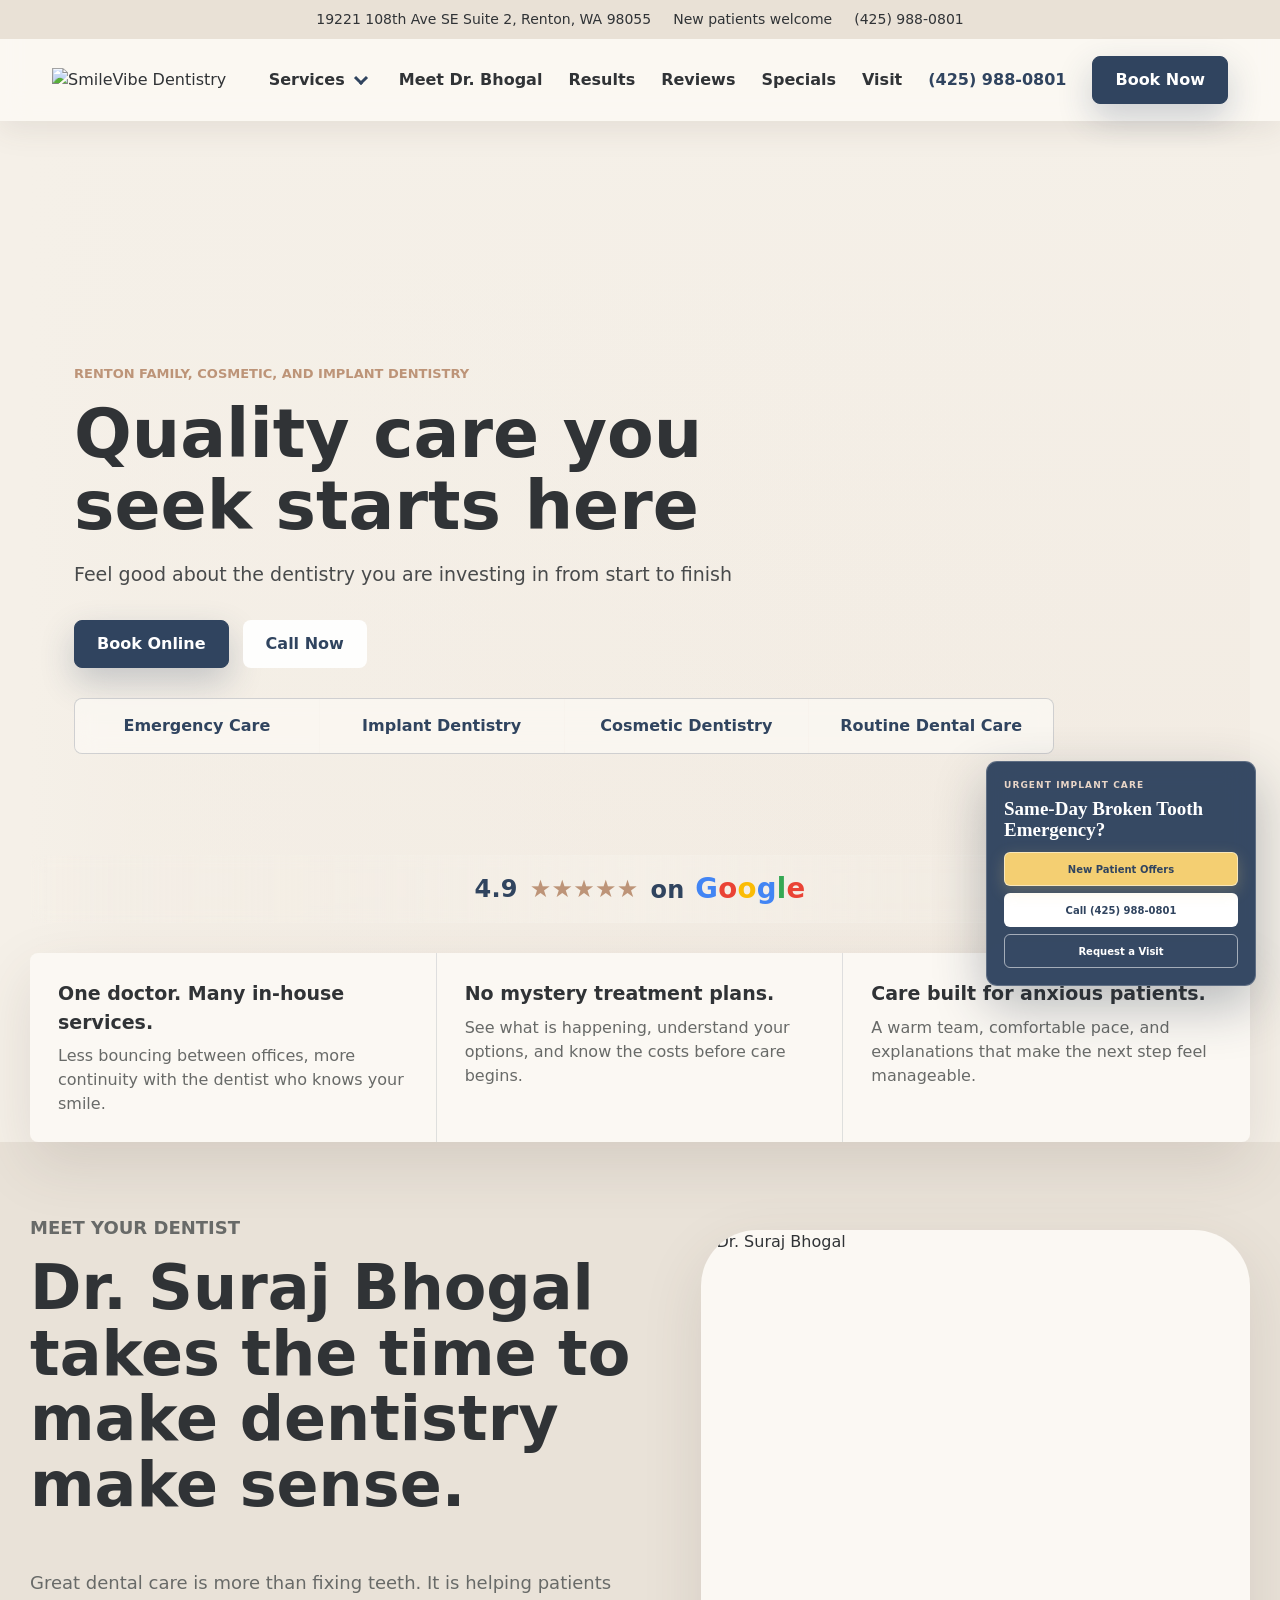
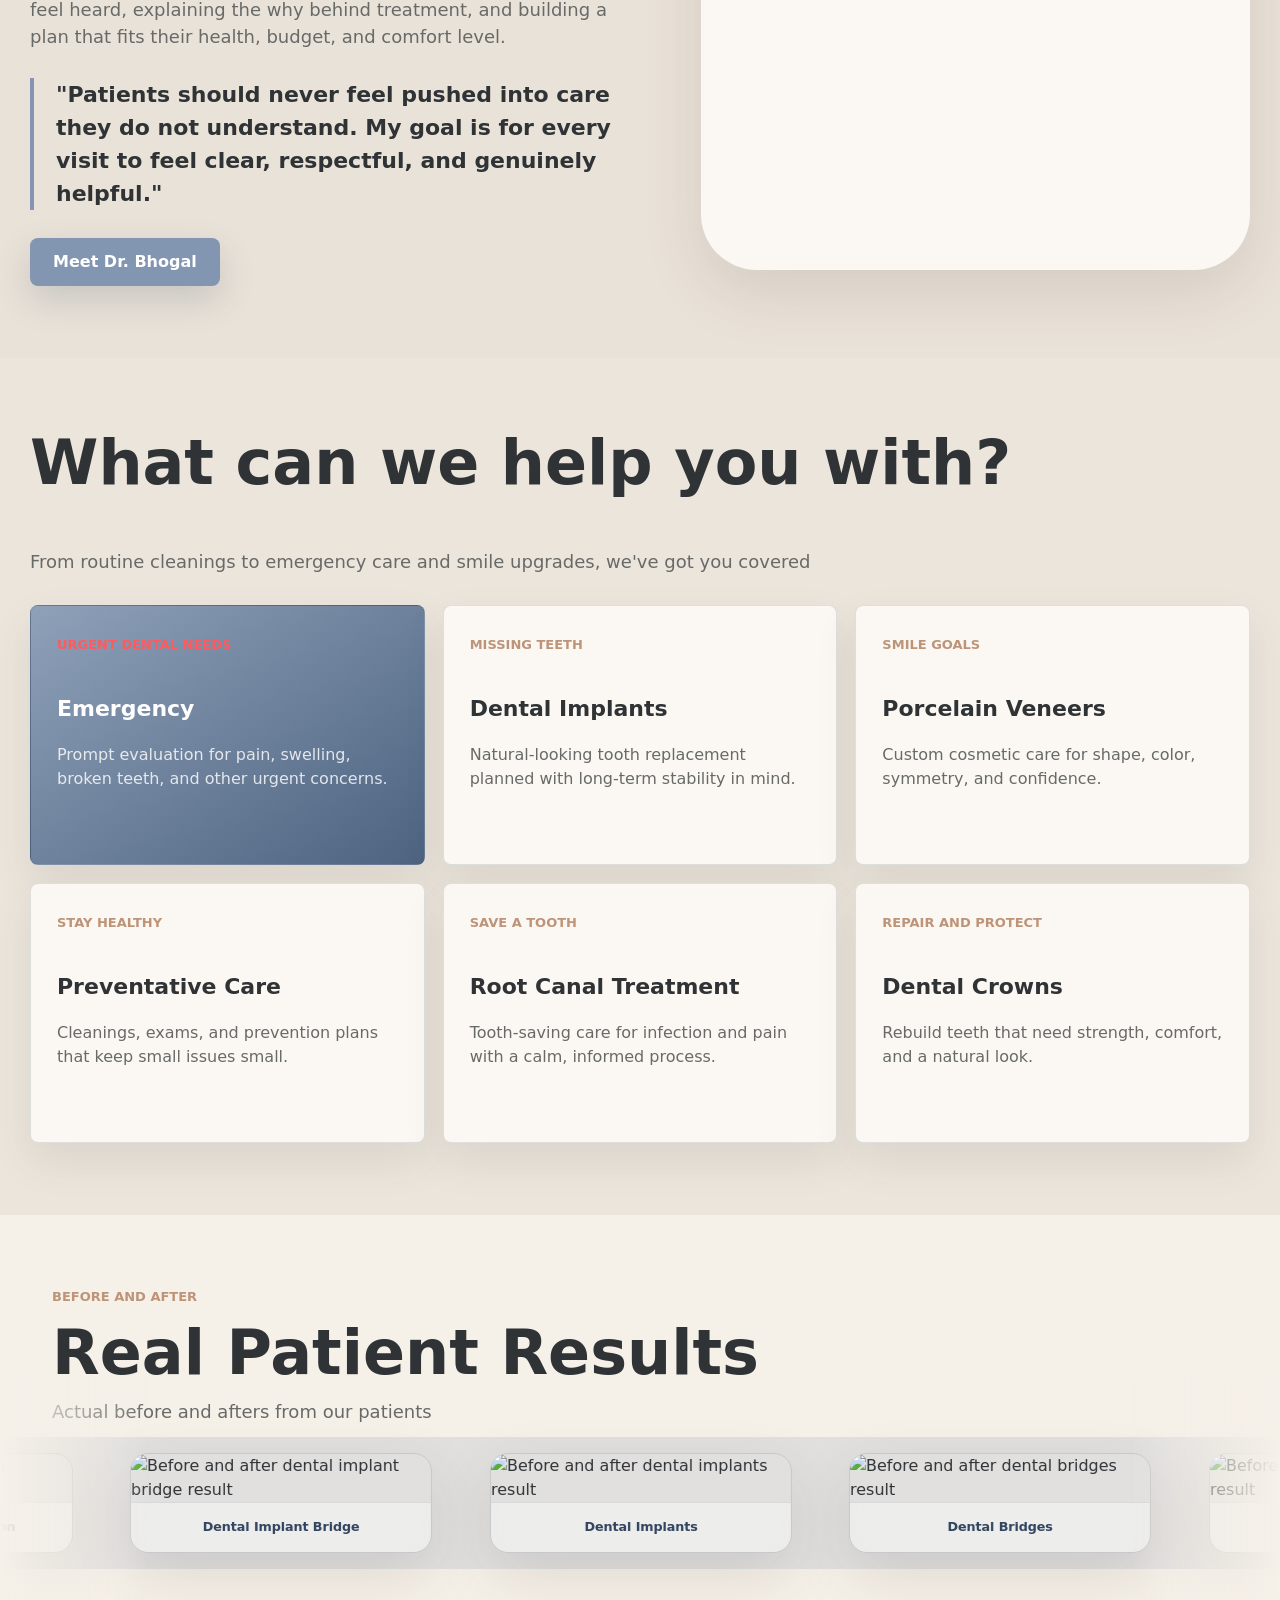
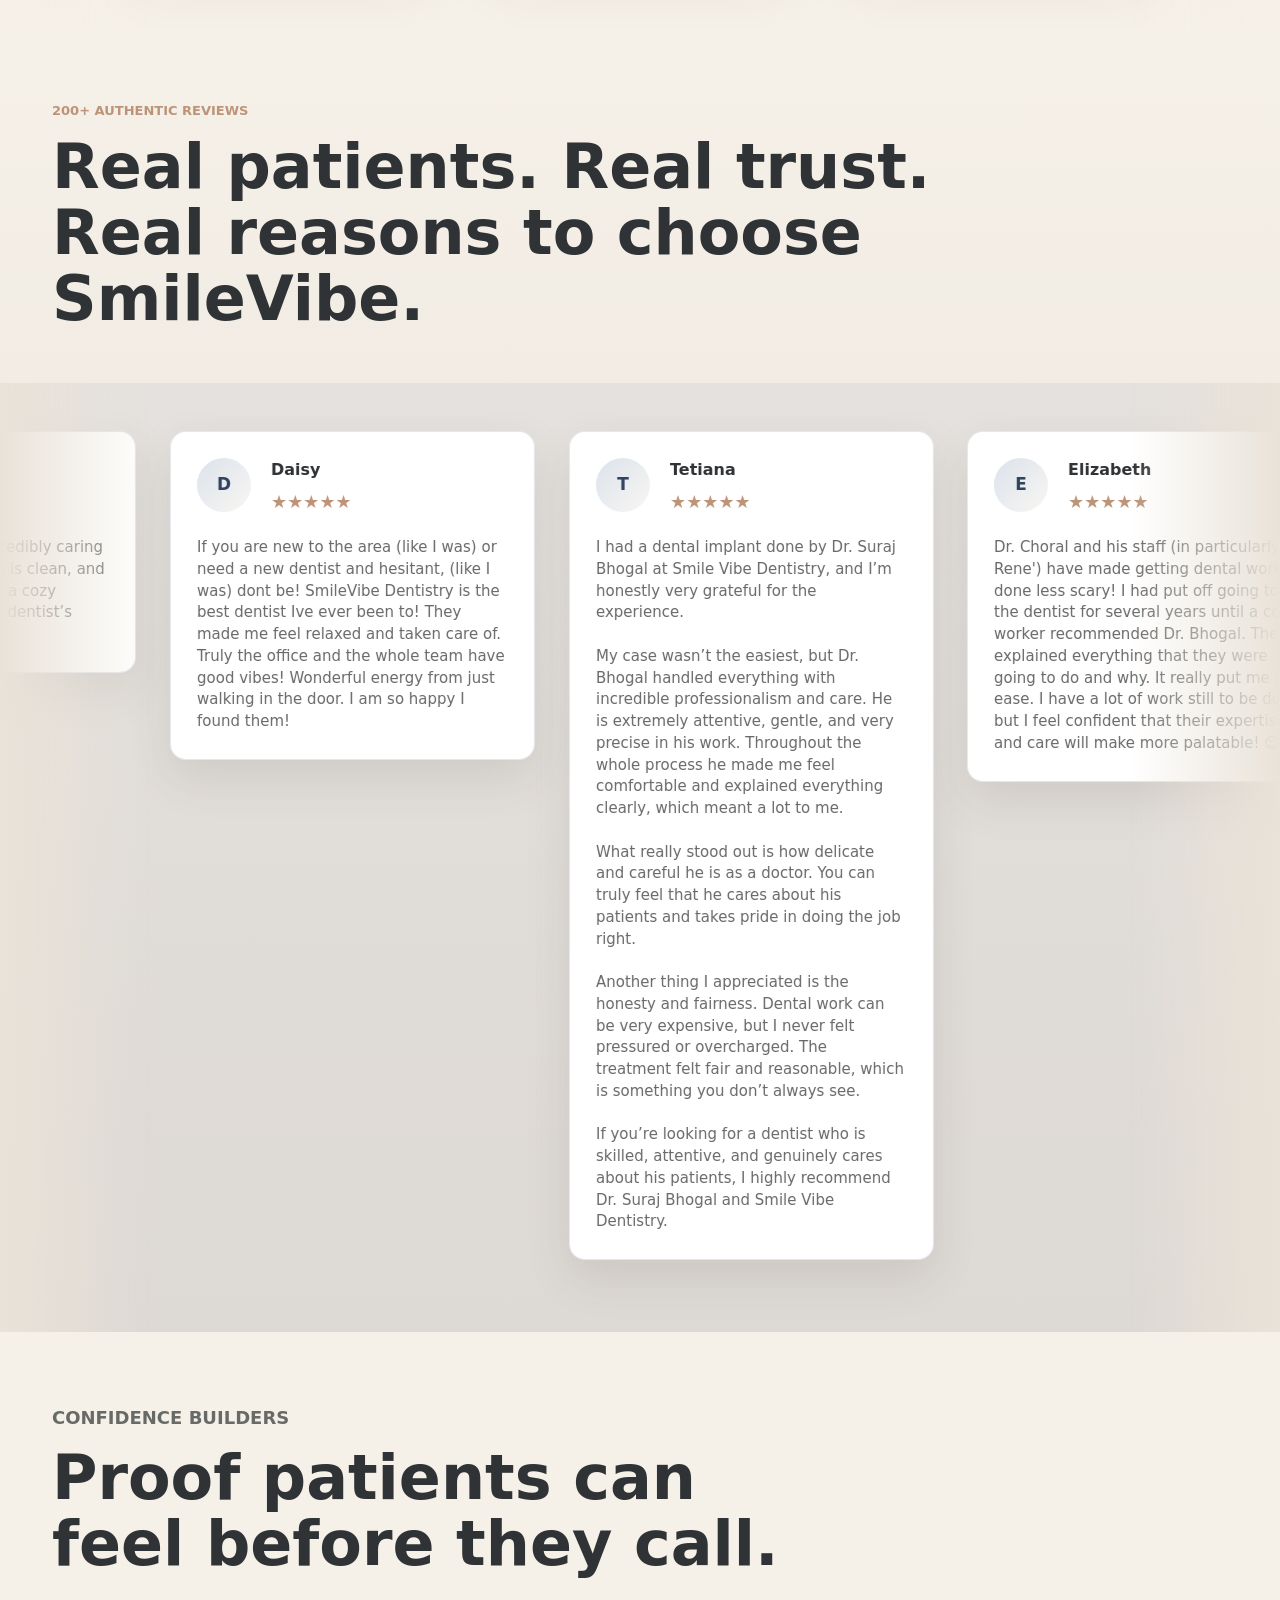
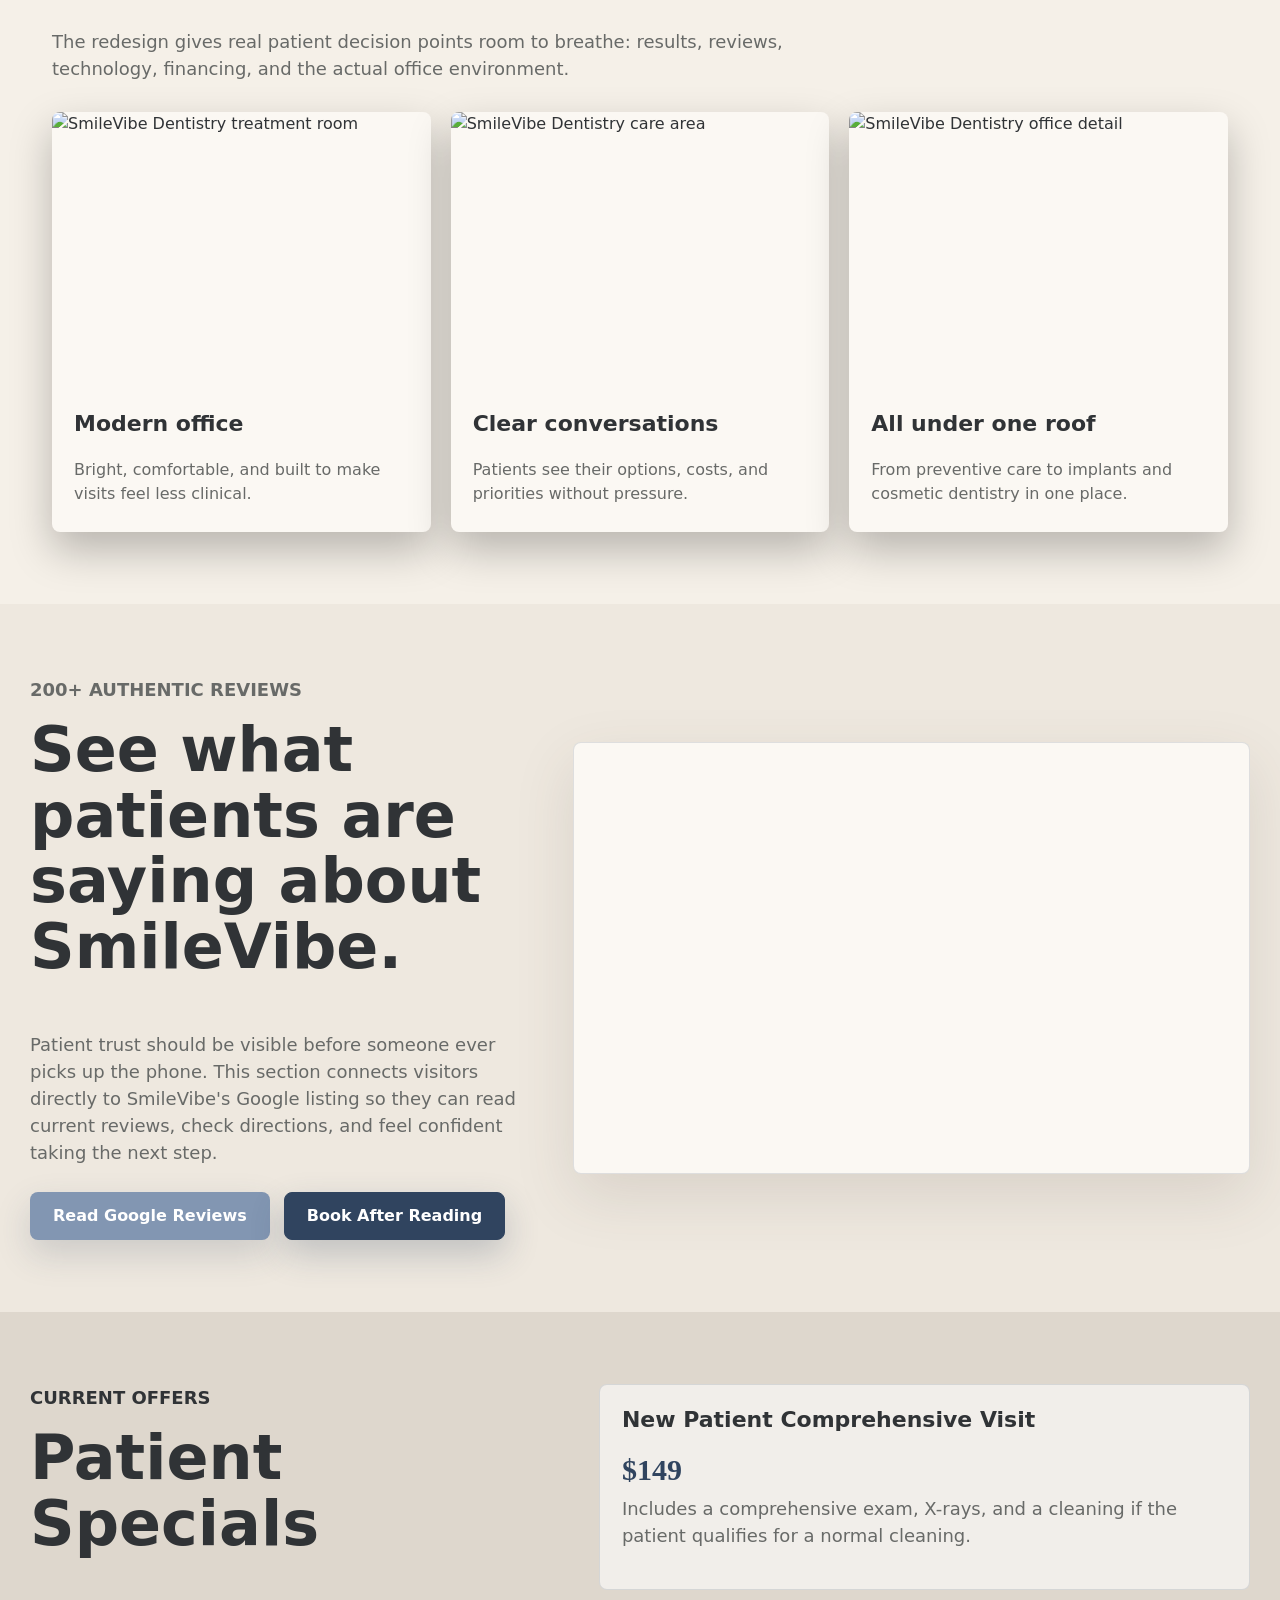
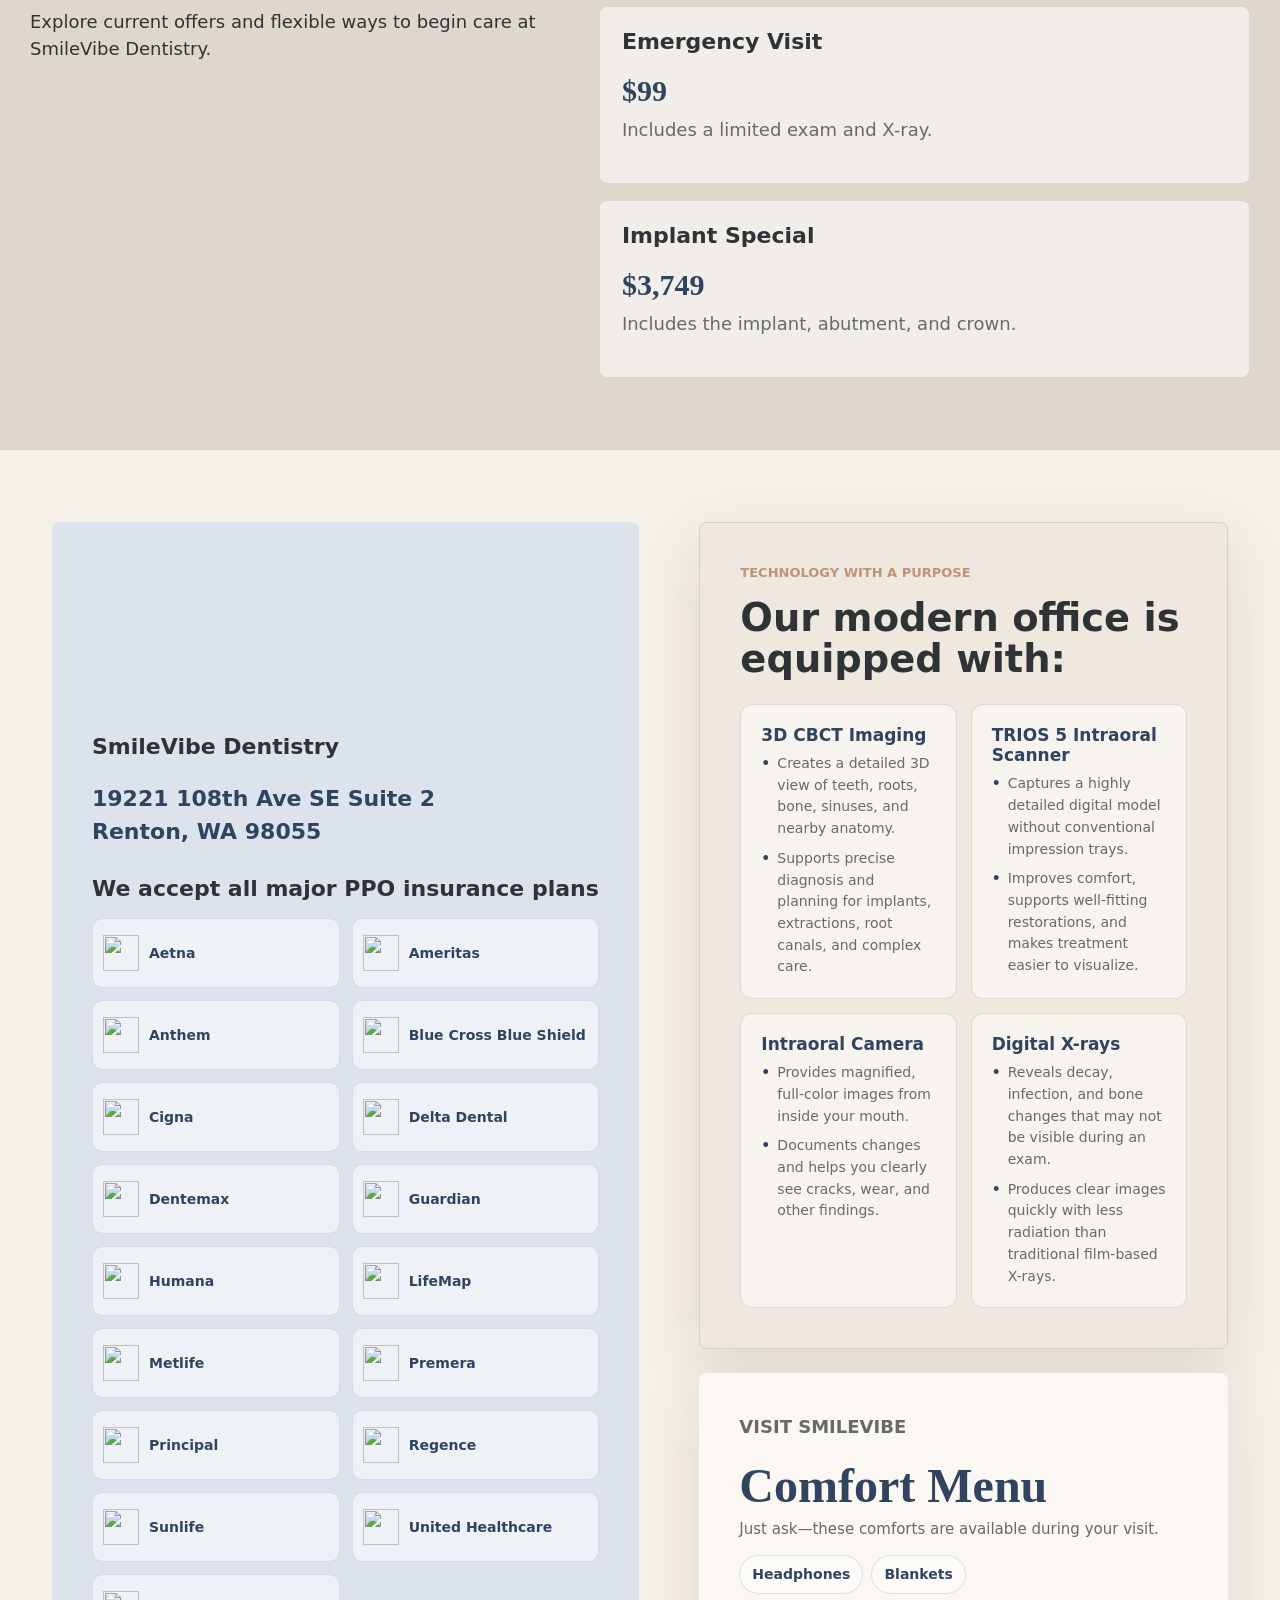
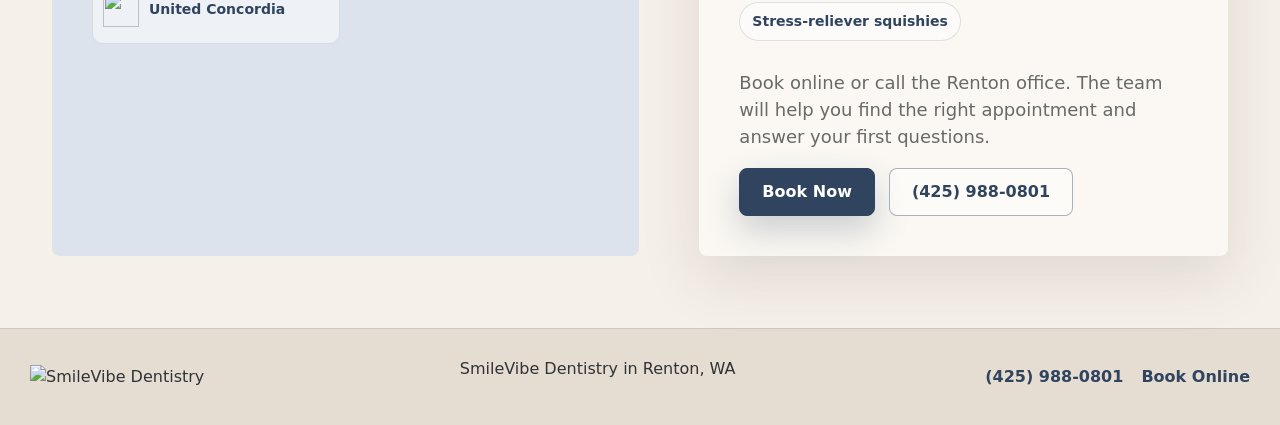
==== index.html @ c0ee5e2d "Upload SmileVibe website" ====
<!doctype html>
<html lang="en">
  <head>
    <meta charset="utf-8">
    <meta name="viewport" content="width=device-width, initial-scale=1">
    <title>SmileVibe Dentistry | Dentist in Renton, WA</title>
    <meta name="description" content="SmileVibe Dentistry in Renton, WA offers comfortable, transparent dental care with implants, veneers, crowns, root canals, preventive care, and flexible financing.">
    <link rel="preconnect" href="https://dentist-renton.com">
    <link rel="stylesheet" href="styles.css?v=technology-comfort-swapped-20260826">
    <script type="application/ld+json">
      {
        "@context": "https://schema.org",
        "@graph": [
          {
            "@type": "Dentist",
            "@id": "https://smilevibedentistry.com/#practice",
            "name": "SmileVibe Dentistry",
            "url": "https://smilevibedentistry.com/",
            "telephone": "+1-425-988-0801",
            "email": "info@smilevibedentistry.com",
            "address": {
              "@type": "PostalAddress",
              "streetAddress": "19221 108th Ave SE, Suite 2",
              "addressLocality": "Renton",
              "addressRegion": "WA",
              "postalCode": "98055",
              "addressCountry": "US"
            },
            "areaServed": ["Renton", "Kent", "Tukwila", "Newcastle", "Maple Valley", "Covington"],
            "medicalSpecialty": "Dentistry"
          },
          {
            "@type": "ItemList",
            "name": "SmileVibe Dentistry Services",
            "itemListElement": [
              {"@type":"ListItem","position":1,"url":"https://smilevibedentistry.com/services/dental-implants/","name":"Dental Implants"},
              {"@type":"ListItem","position":2,"url":"https://smilevibedentistry.com/services/full-arch-therapy/","name":"Full Arch Therapy"},
              {"@type":"ListItem","position":3,"url":"https://smilevibedentistry.com/services/tooth-extraction/","name":"Tooth Extraction"},
              {"@type":"ListItem","position":4,"url":"https://smilevibedentistry.com/services/bone-grafting/","name":"Bone Grafting"},
              {"@type":"ListItem","position":5,"url":"https://smilevibedentistry.com/services/root-canal-treatment/","name":"Root Canal Treatment"},
              {"@type":"ListItem","position":6,"url":"https://smilevibedentistry.com/services/composite-fillings-bonding/","name":"Composite Fillings and Bonding"},
              {"@type":"ListItem","position":7,"url":"https://smilevibedentistry.com/services/emergency-treatment/","name":"Emergency Treatment"},
              {"@type":"ListItem","position":8,"url":"https://smilevibedentistry.com/services/porcelain-veneers/","name":"Porcelain Veneers"},
              {"@type":"ListItem","position":9,"url":"https://smilevibedentistry.com/services/dental-crowns/","name":"Dental Crowns"},
              {"@type":"ListItem","position":10,"url":"https://smilevibedentistry.com/services/preventative-treatment/","name":"Preventative Treatment"},
              {"@type":"ListItem","position":11,"url":"https://smilevibedentistry.com/services/deep-cleaning-gum-disease/","name":"Deep Cleaning and Gum Disease Treatment"},
              {"@type":"ListItem","position":12,"url":"https://smilevibedentistry.com/services/teeth-whitening/","name":"Teeth Whitening"}
            ]
          }
        ]
      }
    </script>
  </head>
  <body>
    <header class="site-header">
      <div class="utility">
        <a href="https://maps.app.goo.gl/LuY7jqMr9qu8vem67">19221 108th Ave SE Suite 2, Renton, WA 98055</a>
        <span>New patients welcome</span>
        <a href="tel:+14259880801">(425) 988-0801</a>
      </div>
      <nav class="nav" aria-label="Main navigation">
        <a class="logo" href="#top" aria-label="SmileVibe Dentistry home">
          <img src="assets/brand/smilevibe-logo.svg" alt="SmileVibe Dentistry">
        </a>
        <button class="menu-button" type="button" aria-expanded="false" aria-controls="nav-links">
          <span></span>
          <span></span>
          <span></span>
        </button>
        <div class="nav-links" id="nav-links">
          <div class="nav-services">
            <div class="nav-services-trigger">
              <a href="#services">Services</a>
              <button class="services-toggle" type="button" aria-expanded="false" aria-controls="services-menu" aria-label="Show dental services">
                <span aria-hidden="true">⌄</span>
              </button>
            </div>
            <div class="services-menu" id="services-menu">
              <div class="services-menu-heading">
                <p class="eyebrow">Care in Renton, WA</p>
                <strong>Find the treatment that fits your needs.</strong>
                <span>Explore clear, patient-friendly guides to each service.</span>
              </div>
              <div class="services-menu-grid">
                <a class="featured-service" href="services/dental-implants/?layout=compact-20260826">Dental Implants <span>Missing tooth replacement</span></a>
                <a class="featured-service" href="services/root-canal-treatment/?layout=compact-20260826">Root Canal Treatment <span>Relieve pain, preserve a tooth</span></a>
                <a class="featured-service" href="services/dental-crowns/?layout=compact-20260826">Dental Crowns <span>Protect weakened teeth</span></a>
                <a class="featured-service" href="services/emergency-treatment/?layout=compact-20260826">Emergency Treatment <span>Help for urgent dental problems</span></a>
                <a href="services/full-arch-therapy/?layout=compact-20260826">Full Arch Therapy <span>Rebuild a complete smile</span></a>
                <a href="services/tooth-extraction/?layout=compact-20260826">Tooth Extraction <span>Remove a tooth that cannot be saved</span></a>
                <a href="services/composite-fillings-bonding/?layout=compact-20260826">Composite Fillings/Bonding <span>Conservative tooth repair</span></a>
                <a href="services/bone-grafting/?layout=compact-20260826">Bone Grafting <span>Restore jawbone support</span></a>
                <a href="services/preventative-treatment/?layout=compact-20260826">Preventative Treatment <span>Keep small issues small</span></a>
                <a href="services/porcelain-veneers/?layout=compact-20260826">Porcelain Veneers <span>Refine shape, color, and symmetry</span></a>
                <a href="services/teeth-whitening/?layout=compact-20260826">Teeth Whitening <span>Professionally brighten your smile</span></a>
                <a href="services/deep-cleaning-gum-disease/?layout=compact-20260826">Deep Cleaning/Gum Disease <span>Support healthier gums</span></a>
              </div>
            </div>
          </div>
          <a href="about/">Meet Dr. Bhogal</a>
          <a href="#results">Results</a>
          <a href="#reviews">Reviews</a>
          <a href="#specials">Specials</a>
          <a href="#visit">Visit</a>
          <a class="phone" href="tel:+14259880801">(425) 988-0801</a>
          <a class="button button-outline" href="https://book2.getweave.com/fd40893f-7887-414e-9cbc-70cbc3812518/request-appointment">Book Now</a>
        </div>
      </nav>
    </header>

    <main id="top">
      <section class="hero">
        <div class="hero-media" aria-hidden="true">
          <video
            class="hero-video"
            autoplay
            muted
            loop
            playsinline
            preload="metadata"
            poster="https://dentist-renton.com/wp-content/uploads/2025/07/dentist-in-renton.webp">
            <source src="assets/video/smilevibe-hero.mp4" type="video/mp4">
          </video>
        </div>
        <div class="hero-overlay"></div>
        <div class="hero-content">
          <p class="eyebrow">Renton family, cosmetic, and implant dentistry</p>
          <h1>Quality care you seek starts here</h1>
          <p class="hero-copy">Feel good about the dentistry you are investing in from start to finish</p>
          <div class="hero-actions">
            <a class="button button-primary" href="https://book2.getweave.com/fd40893f-7887-414e-9cbc-70cbc3812518/request-appointment">Book Online</a>
            <a class="button button-light" href="tel:+14259880801">Call Now</a>
          </div>
          <div class="trust-strip" aria-label="Practice highlights">
            <span>Emergency Care</span>
            <span>Implant Dentistry</span>
            <span>Cosmetic Dentistry</span>
            <span>Routine Dental Care</span>
          </div>
        </div>
        <div class="rating-banner" role="note" aria-label="4.9 Google rating">
          <span class="rating-score">4.9</span>
          <span class="rating-stars" aria-hidden="true">★★★★★</span>
          <span class="rating-source">on
            <span class="google-word" aria-hidden="true">
              <span>G</span><span>o</span><span>o</span><span>g</span><span>l</span><span>e</span>
            </span>
          </span>
        </div>
      </section>

      <section class="decision-band" aria-label="Why patients choose SmileVibe">
        <div>
          <strong>One doctor. Many in-house services.</strong>
          <span>Less bouncing between offices, more continuity with the dentist who knows your smile.</span>
        </div>
        <div>
          <strong>No mystery treatment plans.</strong>
          <span>See what is happening, understand your options, and know the costs before care begins.</span>
        </div>
        <div>
          <strong>Care built for anxious patients.</strong>
          <span>A warm team, comfortable pace, and explanations that make the next step feel manageable.</span>
        </div>
      </section>

      <section class="doctor" id="doctor">
        <div class="doctor-copy">
          <p class="eyebrow">Meet your dentist</p>
          <h2>Dr. Suraj Bhogal takes the time to make dentistry make sense.</h2>
          <p>Great dental care is more than fixing teeth. It is helping patients feel heard, explaining the why behind treatment, and building a plan that fits their health, budget, and comfort level.</p>
          <blockquote>
            "Patients should never feel pushed into care they do not understand. My goal is for every visit to feel clear, respectful, and genuinely helpful."
          </blockquote>
          <a class="button button-primary" href="about/">Meet Dr. Bhogal</a>
        </div>
        <div class="doctor-photo">
          <img src="assets/doctor/dr-suraj-bhogal.webp" alt="Dr. Suraj Bhogal">
        </div>
      </section>

      <section class="services" id="services">
        <div class="section-heading">
          <h2>What can we help you with?</h2>
          <p>From routine cleanings to emergency care and smile upgrades, we've got you covered</p>
        </div>
        <div class="service-grid">
          <a class="service-card feature" href="services/emergency-treatment/?layout=compact-20260826">
            <span class="urgent-label">Urgent dental needs</span>
            <h3>Emergency</h3>
            <p>Prompt evaluation for pain, swelling, broken teeth, and other urgent concerns.</p>
          </a>
          <a class="service-card" href="services/dental-implants/?layout=compact-20260826">
            <span>Missing teeth</span>
            <h3>Dental Implants</h3>
            <p>Natural-looking tooth replacement planned with long-term stability in mind.</p>
          </a>
          <a class="service-card" href="services/porcelain-veneers/?layout=compact-20260826">
            <span>Smile goals</span>
            <h3>Porcelain Veneers</h3>
            <p>Custom cosmetic care for shape, color, symmetry, and confidence.</p>
          </a>
          <a class="service-card" href="services/preventative-treatment/?layout=compact-20260826">
            <span>Stay healthy</span>
            <h3>Preventative Care</h3>
            <p>Cleanings, exams, and prevention plans that keep small issues small.</p>
          </a>
          <a class="service-card" href="services/root-canal-treatment/?layout=compact-20260826">
            <span>Save a tooth</span>
            <h3>Root Canal Treatment</h3>
            <p>Tooth-saving care for infection and pain with a calm, informed process.</p>
          </a>
          <a class="service-card" href="services/dental-crowns/?layout=compact-20260826">
            <span>Repair and protect</span>
            <h3>Dental Crowns</h3>
            <p>Rebuild teeth that need strength, comfort, and a natural look.</p>
          </a>
        </div>
      </section>

      <section class="real-results" id="results" aria-label="Before and after smile results">
        <div class="results-heading">
          <p class="eyebrow">Before and after</p>
          <h2>Real Patient Results</h2>
          <p class="results-subtitle">Actual before and afters from our patients</p>
        </div>
        <div class="results-marquee" aria-label="Scrolling before and after cases">
          <div class="results-track">
            <div class="results-set">
              <a class="result-slide" href="services/full-arch-therapy/?layout=compact-20260826" aria-label="Learn about full mouth reconstruction and full arch therapy">
                <img src="assets/results/result-01.jpg" alt="Before and after full mouth reconstruction result">
                <p class="result-label">Full Mouth Reconstruction</p>
              </a>
              <a class="result-slide" href="services/dental-implants/?layout=compact-20260826" aria-label="Learn about dental implant bridges">
                <img src="assets/results/result-02.jpg" alt="Before and after dental implant bridge result">
                <p class="result-label">Dental Implant Bridge</p>
              </a>
              <a class="result-slide" href="services/dental-implants/?layout=compact-20260826" aria-label="Learn about dental implants">
                <img src="assets/results/result-04.jpg" alt="Before and after dental implants result">
                <p class="result-label">Dental Implants</p>
              </a>
              <a class="result-slide" href="services/dental-crowns/?layout=compact-20260826" aria-label="Learn about dental bridges and crowns">
                <img src="assets/results/result-05.jpg" alt="Before and after dental bridges result">
                <p class="result-label">Dental Bridges</p>
              </a>
              <a class="result-slide" href="services/porcelain-veneers/?layout=compact-20260826" aria-label="Learn about porcelain veneers">
                <img src="assets/results/result-07.jpg" alt="Before and after porcelain veneers result">
                <p class="result-label">Porcelain Veneers</p>
              </a>
              <a class="result-slide" href="services/full-arch-therapy/?layout=compact-20260826" aria-label="Learn about full arch treatment">
                <img src="assets/results/result-08.jpg" alt="Before and after full arch treatment result">
                <p class="result-label">Full Arch Treatment</p>
              </a>
              <a class="result-slide" href="services/emergency-treatment/?layout=compact-20260826" aria-label="Learn about emergency tooth replacement">
                <img src="assets/results/result-09.jpg" alt="Before and after emergency tooth replacement result">
                <p class="result-label">Emergency Tooth Replacement</p>
              </a>
              <a class="result-slide" href="services/composite-fillings-bonding/?layout=compact-20260826" aria-label="Learn about composite bonding">
                <img src="assets/results/result-10.jpg" alt="Before and after composite bonding result">
                <p class="result-label">Composite Bonding</p>
              </a>
            </div>
          </div>
        </div>
      </section>

      <section class="patient-reviews" id="reviews" aria-label="Patient Google review highlights">
        <div class="review-heading">
          <p class="eyebrow">200+ Authentic Reviews</p>
          <h2>Real patients. Real trust. Real reasons to choose SmileVibe.</h2>
        </div>
        <div class="review-marquee" aria-label="Scrolling Google review highlights">
          <div class="review-track">
            <div class="review-set">
              <article class="review-card">
                <div class="review-avatar">A</div>
                <div>
                  <strong>Anita</strong>
                  <span>★★★★★</span>
                </div>
                <p>The entire team here is incredibly caring and professional. The office is clean, and they even provide you with a cozy blanket while you’re on the dentist’s bed/chair.</p>
              </article>
              <article class="review-card">
                <div class="review-avatar">D</div>
                <div>
                  <strong>Daisy</strong>
                  <span>★★★★★</span>
                </div>
                <p>If you are new to the area (like I was) or need a new dentist and hesitant, (like I was) dont be! SmileVibe Dentistry is the best dentist Ive ever been to! They made me feel relaxed and taken care of. Truly the office and the whole team have good vibes! Wonderful energy from just walking in the door. I am so happy I found them!</p>
              </article>
              <article class="review-card">
                <div class="review-avatar">T</div>
                <div>
                  <strong>Tetiana</strong>
                  <span>★★★★★</span>
                </div>
                <p>I had a dental implant done by Dr. Suraj Bhogal at Smile Vibe Dentistry, and I’m honestly very grateful for the experience.<br><br>My case wasn’t the easiest, but Dr. Bhogal handled everything with incredible professionalism and care. He is extremely attentive, gentle, and very precise in his work. Throughout the whole process he made me feel comfortable and explained everything clearly, which meant a lot to me.<br><br>What really stood out is how delicate and careful he is as a doctor. You can truly feel that he cares about his patients and takes pride in doing the job right.<br><br>Another thing I appreciated is the honesty and fairness. Dental work can be very expensive, but I never felt pressured or overcharged. The treatment felt fair and reasonable, which is something you don’t always see.<br><br>If you’re looking for a dentist who is skilled, attentive, and genuinely cares about his patients, I highly recommend Dr. Suraj Bhogal and Smile Vibe Dentistry.</p>
              </article>
              <article class="review-card">
                <div class="review-avatar">E</div>
                <div>
                  <strong>Elizabeth</strong>
                  <span>★★★★★</span>
                </div>
                <p>Dr. Choral and his staff (in particularly Rene') have made getting dental work done less scary! I had put off going to the dentist for several years until a co-worker recommended Dr. Bhogal. They explained everything that they were going to do and why. It really put me at ease. I have a lot of work still to be done, but I feel confident that their expertise and care will make more palatable! ☺️</p>
              </article>
              <article class="review-card">
                <div class="review-avatar">A</div>
                <div>
                  <strong>Aiko</strong>
                  <span>★★★★★</span>
                </div>
                <p>It's time to say that Dr. Bhogal does a great job. In the past year, I've done two implants, one gold crown, and two cleanings. I'm totally satisfied and can recommend SmileVibe Dentistry to you.<br><br>Come see us. He's a great doctor. He tries hard, smiles, and treats, and most importantly, doesn't hurt. I've been to many places, but I can only recommend this clinic.</p>
              </article>
              <article class="review-card">
                <div class="review-avatar">S</div>
                <div>
                  <strong>Shelly</strong>
                  <span>★★★★★</span>
                </div>
                <p>AMAZING!!!! I was in town from out of state and in excruciating pain. They went out of their way to fit me in. I will travel from Texas to come get my implants. Thank you!!!</p>
              </article>
              <article class="review-card">
                <div class="review-avatar">O</div>
                <div>
                  <strong>Ofelia</strong>
                  <span>★★★★★</span>
                </div>
                <p>10/10 service all around! Came in for a severe toothache that turned out to be a root canal. Rene was such a helpful and kind person when checking in, keeping me informed and offering me options. Victoria was a delight! very nice and answered any questions i had. Dr. Bhogal was incredible! he listened and provide me with a lot of information and options about next steps. they were very accommodating last minute and were able to help me out as much as they could. couldn’t recommend this place enough!!! the seahawks massage chair was a plus :)</p>
              </article>
              <article class="review-card">
                <div class="review-avatar">V</div>
                <div>
                  <strong>Vanessa</strong>
                  <span>★★★★★</span>
                </div>
                <p>I had the best experience, probably the best dental experience I've had in my 29 years of life. I had a tooth break off during my vacation here and in a panic I called over 6 dental offices near me and no one was willing to help, no one taking in emergency dentals. So once Smile Vibe opened up, I immediately called. And they were willing to take me in that same morning. Came in and the receptionist, Rene, welcomed me and was so kind. Met the dental assistant, Viktoriia and Dr.Bhogal and they took the best care of me. Vikoriia made sure I was comfortable and I really appreciated it. Dr.Bhogal took the best care of me and gave me some good options! Tooth is back in and I can enjoy the rest of my vacation! Best visit ever, wish I lived in Seattle just so that they can be my official dentist !! I appreciate them!</p>
              </article>
              <article class="review-card">
                <div class="review-avatar">D</div>
                <div>
                  <strong>Dustin</strong>
                  <span>★★★★★</span>
                </div>
                <p>So, it’s a little embarrassing, but for a long time I was uncomfortable with my smile to say the least. To the point I went years without seeing a dentist. I recently got married and that all changed (she was adamant). Before I went to smile vibe I had a few negative interactions with dentists. Most of which didn’t want to give me the time of day. Then my wife went on google review after we moved to Kent and she found these guys. Best experience with a dentist I’ve ever had. Very gentle and understanding they guided me and even helped with payment options to the point I now have veneers and in love with my smile. I’m more confident then I have been in years. Thank you so much to you and your team, Dr Bhogal. You’ve helped change my life in ways I never thought possible. You deserve all the success I’m sure will come your way in the future and for anyone reading this please give these guys a shot.</p>
              </article>
            </div>
          </div>
        </div>
      </section>

      <section class="results" id="confidence">
        <div class="section-heading">
          <p class="eyebrow">Confidence builders</p>
          <h2>Proof patients can feel before they call.</h2>
          <p>The redesign gives real patient decision points room to breathe: results, reviews, technology, financing, and the actual office environment.</p>
        </div>
        <div class="proof-grid">
          <div class="proof-card">
            <img src="https://dentist-renton.com/wp-content/uploads/2025/09/dentist-renton-wa-1.jpg" alt="SmileVibe Dentistry treatment room">
            <h3>Modern office</h3>
            <p>Bright, comfortable, and built to make visits feel less clinical.</p>
          </div>
          <div class="proof-card">
            <img src="https://dentist-renton.com/wp-content/uploads/2025/09/dentist-renton-wa-2.jpg" alt="SmileVibe Dentistry care area">
            <h3>Clear conversations</h3>
            <p>Patients see their options, costs, and priorities without pressure.</p>
          </div>
          <div class="proof-card">
            <img src="https://dentist-renton.com/wp-content/uploads/2025/09/dentist-renton-wa-3.jpg" alt="SmileVibe Dentistry office detail">
            <h3>All under one roof</h3>
            <p>From preventive care to implants and cosmetic dentistry in one place.</p>
          </div>
        </div>
      </section>

      <section class="google-reviews" id="google-listing">
        <div class="reviews-copy">
          <p class="eyebrow">200+ Authentic Reviews</p>
          <h2>See what patients are saying about SmileVibe.</h2>
          <p>Patient trust should be visible before someone ever picks up the phone. This section connects visitors directly to SmileVibe's Google listing so they can read current reviews, check directions, and feel confident taking the next step.</p>
          <div class="reviews-actions">
            <a class="button button-primary" href="https://maps.app.goo.gl/LuY7jqMr9qu8vem67">Read Google Reviews</a>
            <a class="button button-outline" href="https://book2.getweave.com/fd40893f-7887-414e-9cbc-70cbc3812518/request-appointment">Book After Reading</a>
          </div>
        </div>
        <div class="reviews-embed" aria-label="SmileVibe Dentistry Google listing">
          <iframe
            title="SmileVibe Dentistry on Google Maps"
            loading="lazy"
            referrerpolicy="no-referrer-when-downgrade"
            src="https://www.google.com/maps?q=SmileVibe%20Dentistry%2019221%20108th%20Ave%20SE%20Suite%202%20Renton%20WA%2098055&output=embed">
          </iframe>
        </div>
      </section>

      <section class="offers" id="specials">
        <div>
          <p class="eyebrow">Current offers</p>
          <h2>Patient Specials</h2>
          <p>Explore current offers and flexible ways to begin care at SmileVibe Dentistry.</p>
        </div>
        <div class="offer-list">
          <div>
            <h3>New Patient Comprehensive Visit</h3>
            <p class="offer-price">$149</p>
            <p>Includes a comprehensive exam, X-rays, and a cleaning if the patient qualifies for a normal cleaning.</p>
          </div>
          <div>
            <h3>Emergency Visit</h3>
            <p class="offer-price">$99</p>
            <p>Includes a limited exam and X-ray.</p>
          </div>
          <div>
            <h3>Implant Special</h3>
            <p class="offer-price">$3,749</p>
            <p>Includes the implant, abutment, and crown.</p>
          </div>
        </div>
      </section>

      <section class="visit" id="visit">
        <div class="visit-right-column">
          <div class="visit-card">
          <p class="eyebrow">Visit SmileVibe</p>
          <div class="comfort-menu">
            <h4>Comfort Menu</h4>
            <p>Just ask—these comforts are available during your visit.</p>
            <ul>
              <li>Headphones</li>
              <li>Blankets</li>
              <li>Stress-reliever squishies</li>
            </ul>
          </div>
          <p>Book online or call the Renton office. The team will help you find the right appointment and answer your first questions.</p>
          <div class="visit-actions">
            <a class="button button-primary" href="https://book2.getweave.com/fd40893f-7887-414e-9cbc-70cbc3812518/request-appointment">Book Now</a>
            <a class="button button-outline" href="tel:+14259880801">(425) 988-0801</a>
          </div>
          </div>
          <section class="office-technology" aria-labelledby="office-technology-title">
            <p class="eyebrow">Technology with a purpose</p>
            <h3 id="office-technology-title">Our modern office is equipped with:</h3>
            <div class="technology-grid">
              <article>
                <h4>3D CBCT Imaging</h4>
                <ul>
                  <li>Creates a detailed 3D view of teeth, roots, bone, sinuses, and nearby anatomy.</li>
                  <li>Supports precise diagnosis and planning for implants, extractions, root canals, and complex care.</li>
                </ul>
              </article>
              <article>
                <h4>TRIOS 5 Intraoral Scanner</h4>
                <ul>
                  <li>Captures a highly detailed digital model without conventional impression trays.</li>
                  <li>Improves comfort, supports well-fitting restorations, and makes treatment easier to visualize.</li>
                </ul>
              </article>
              <article>
                <h4>Intraoral Camera</h4>
                <ul>
                  <li>Provides magnified, full-color images from inside your mouth.</li>
                  <li>Documents changes and helps you clearly see cracks, wear, and other findings.</li>
                </ul>
              </article>
              <article>
                <h4>Digital X-rays</h4>
                <ul>
                  <li>Reveals decay, infection, and bone changes that may not be visible during an exam.</li>
                  <li>Produces clear images quickly with less radiation than traditional film-based X-rays.</li>
                </ul>
              </article>
            </div>
          </section>
        </div>
        <div class="visit-details">
          <h3>SmileVibe Dentistry</h3>
          <a href="https://maps.app.goo.gl/LuY7jqMr9qu8vem67">19221 108th Ave SE Suite 2<br>Renton, WA 98055</a>
          <div class="insurance-plans">
            <h4>We accept all major PPO insurance plans</h4>
            <ul>
              <li><img src="https://www.google.com/s2/favicons?domain=aetna.com&amp;sz=256" alt="" loading="lazy"><span>Aetna</span></li>
              <li><img src="https://www.google.com/s2/favicons?domain=ameritas.com&amp;sz=256" alt="" loading="lazy"><span>Ameritas</span></li>
              <li><img src="https://www.google.com/s2/favicons?domain=anthem.com&amp;sz=256" alt="" loading="lazy"><span>Anthem</span></li>
              <li><img src="https://www.google.com/s2/favicons?domain=bcbs.com&amp;sz=256" alt="" loading="lazy"><span>Blue Cross Blue Shield</span></li>
              <li><img src="https://www.google.com/s2/favicons?domain=cigna.com&amp;sz=256" alt="" loading="lazy"><span>Cigna</span></li>
              <li><img src="https://www.google.com/s2/favicons?domain=deltadental.com&amp;sz=256" alt="" loading="lazy"><span>Delta Dental</span></li>
              <li><img src="https://www.google.com/s2/favicons?domain=dentemax.com&amp;sz=256" alt="" loading="lazy"><span>Dentemax</span></li>
              <li><img src="https://www.google.com/s2/favicons?domain=guardianlife.com&amp;sz=256" alt="" loading="lazy"><span>Guardian</span></li>
              <li><img src="https://www.google.com/s2/favicons?domain=humana.com&amp;sz=256" alt="" loading="lazy"><span>Humana</span></li>
              <li><img src="https://www.google.com/s2/favicons?domain=lifemapco.com&amp;sz=256" alt="" loading="lazy"><span>LifeMap</span></li>
              <li><img src="https://www.google.com/s2/favicons?domain=metlife.com&amp;sz=256" alt="" loading="lazy"><span>Metlife</span></li>
              <li><img src="https://www.google.com/s2/favicons?domain=premera.com&amp;sz=256" alt="" loading="lazy"><span>Premera</span></li>
              <li><img src="https://www.google.com/s2/favicons?domain=principal.com&amp;sz=256" alt="" loading="lazy"><span>Principal</span></li>
              <li><img src="https://www.google.com/s2/favicons?domain=regence.com&amp;sz=256" alt="" loading="lazy"><span>Regence</span></li>
              <li><img src="https://www.google.com/s2/favicons?domain=sunlife.com&amp;sz=256" alt="" loading="lazy"><span>Sunlife</span></li>
              <li><img src="https://www.google.com/s2/favicons?domain=uhc.com&amp;sz=256" alt="" loading="lazy"><span>United Healthcare</span></li>
              <li><img src="https://www.google.com/s2/favicons?domain=unitedconcordia.com&amp;sz=256" alt="" loading="lazy"><span>United Concordia</span></li>
            </ul>
          </div>
        </div>
      </section>
    </main>

    <footer class="footer">
      <img src="assets/brand/smilevibe-logo.svg" alt="SmileVibe Dentistry">
      <p>SmileVibe Dentistry in Renton, WA</p>
      <div>
        <a href="tel:+14259880801">(425) 988-0801</a>
        <a href="https://book2.getweave.com/fd40893f-7887-414e-9cbc-70cbc3812518/request-appointment">Book Online</a>
      </div>
    </footer>

    <aside class="implant-emergency-cta" aria-labelledby="implant-emergency-title">
      <span class="implant-emergency-label">Urgent implant care</span>
      <h2 id="implant-emergency-title">Same-Day Broken Tooth Emergency?</h2>
      <div class="implant-emergency-actions">
        <a class="implant-emergency-offers" href="#specials">New Patient Offers</a>
        <a class="implant-emergency-call" href="tel:+14259880801">Call (425) 988-0801</a>
        <a class="implant-emergency-book" href="https://book2.getweave.com/fd40893f-7887-414e-9cbc-70cbc3812518/request-appointment">Request a Visit</a>
      </div>
    </aside>

    <script src="script.js?v=technology-comfort-swapped-20260826"></script>
  </body>
</html>
---- styles.css ----
:root {
  --font-primary: Inter, ui-sans-serif, system-ui, -apple-system, BlinkMacSystemFont, "Segoe UI", sans-serif;
  --ink: #303336;
  --ink-2: #686a68;
  --blue: #8296b2;
  --blue-deep: #30445f;
  --surface: #fbf8f3;
  --surface-2: #eee8df;
  --sea: #8296b2;
  --mint: #dce3ec;
  --gold: #bd9478;
  --coral: #8296b2;
  --paper: #f5f0e8;
  --white: #ffffff;
  --line: rgba(48, 68, 95, 0.14);
  --shadow: 0 22px 60px rgba(76, 65, 54, 0.13);
  --radius: 8px;
  --section-space: 72px;
}

* {
  box-sizing: border-box;
}

html {
  scroll-behavior: smooth;
}

body {
  margin: 0;
  background: var(--paper);
  color: var(--ink);
  font-family: var(--font-primary);
  line-height: 1.5;
}

button,
input,
textarea,
select {
  font-family: inherit;
}

img {
  display: block;
  max-width: 100%;
}

a {
  color: inherit;
  text-decoration: none;
}

.site-header {
  position: sticky;
  top: 0;
  z-index: 20;
  background: rgba(251, 248, 243, 0.96);
  box-shadow: 0 8px 30px rgba(76, 65, 54, 0.1);
  backdrop-filter: blur(14px);
}

.utility {
  display: flex;
  justify-content: center;
  gap: 22px;
  padding: 9px 20px;
  background: #e9e1d6;
  color: var(--ink);
  font-size: 14px;
}

.nav {
  position: relative;
  display: flex;
  align-items: center;
  justify-content: space-between;
  max-width: 1220px;
  min-height: 82px;
  margin: 0 auto;
  padding: 0 22px;
}

.logo img {
  width: 206px;
  filter: none;
}

.nav-links {
  display: flex;
  align-items: center;
  gap: 26px;
  font-weight: 700;
}

.nav-services {
  position: static;
}

.nav-services-trigger {
  display: flex;
  min-height: 82px;
  align-items: center;
  gap: 4px;
}

.services-toggle {
  display: grid;
  width: 24px;
  height: 24px;
  place-items: center;
  padding: 0;
  border: 0;
  background: transparent;
  color: var(--blue-deep);
  cursor: pointer;
}

.services-toggle span {
  display: block;
  position: relative;
  top: -2px;
  width: 10px;
  height: 10px;
  border-right: 3px solid currentColor;
  border-bottom: 3px solid currentColor;
  font-size: 0;
  line-height: 0;
  transform: rotate(45deg);
  transform-origin: center;
  transition: top 180ms ease, transform 180ms ease;
}

.services-menu {
  position: absolute;
  z-index: 30;
  top: calc(100% - 3px);
  right: 22px;
  left: 22px;
  display: grid;
  grid-template-columns: minmax(210px, 0.7fr) minmax(0, 2.3fr);
  gap: 26px;
  padding: 28px;
  border: 1px solid rgba(48, 68, 95, 0.12);
  border-radius: 0 0 18px 18px;
  background: rgba(251, 248, 243, 0.985);
  box-shadow: 0 28px 60px rgba(76, 65, 54, 0.18);
  opacity: 0;
  visibility: hidden;
  transform: none;
  transition: opacity 180ms ease, visibility 180ms ease;
}

.nav-services:hover .services-menu,
.nav-services:focus-within .services-menu,
.nav-services.is-open .services-menu {
  opacity: 1;
  visibility: visible;
}

.nav-services:hover .services-toggle span,
.nav-services:focus-within .services-toggle span,
.nav-services.is-open .services-toggle span {
  top: 2px;
  transform: rotate(225deg);
}

.services-menu-heading {
  display: block;
  align-self: stretch;
  padding: 6px 24px 6px 4px;
  border-right: 1px solid var(--line);
}

.services-menu-heading .eyebrow {
  margin: 0 0 10px;
}

.services-menu-heading strong,
.services-menu-heading span {
  display: block;
}

.services-menu-heading strong {
  margin-bottom: 8px;
  color: var(--ink);
  font-family: Georgia, "Times New Roman", serif;
  font-size: 25px;
  line-height: 1.15;
}

.services-menu-heading span {
  color: var(--ink-2);
  font-size: 14px;
  font-weight: 500;
}

.services-menu-grid {
  display: grid;
  grid-template-columns: 1.08fr 1fr 1fr;
  grid-template-rows: repeat(4, minmax(68px, auto));
  gap: 8px 18px;
}

.services-menu-grid a {
  display: block;
  padding: 9px 10px;
  border-radius: 8px;
  color: var(--blue-deep);
  font-size: 14px;
  line-height: 1.2;
  transition: background 160ms ease, transform 160ms ease;
}

.services-menu-grid .featured-service {
  border: 2px solid rgba(130, 150, 178, 0.58);
  background: rgba(220, 227, 236, 0.28);
  box-shadow: 0 8px 22px rgba(48, 68, 95, 0.07);
}

.services-menu-grid .featured-service:nth-child(1) {
  grid-column: 1;
  grid-row: 1;
}

.services-menu-grid .featured-service:nth-child(2) {
  grid-column: 1;
  grid-row: 2;
}

.services-menu-grid .featured-service:nth-child(3) {
  grid-column: 1;
  grid-row: 3;
}

.services-menu-grid .featured-service:nth-child(4) {
  grid-column: 1;
  grid-row: 4;
}

.services-menu-grid a:hover,
.services-menu-grid a:focus-visible {
  background: var(--surface-2);
  transform: translateX(3px);
}

.services-menu-grid a span {
  display: block;
  margin-top: 4px;
  color: var(--ink-2);
  font-size: 11px;
  font-weight: 500;
}

.phone {
  color: var(--blue-deep);
}

.button {
  display: inline-flex;
  align-items: center;
  justify-content: center;
  min-height: 48px;
  padding: 0 22px;
  border: 1px solid transparent;
  border-radius: var(--radius);
  font-weight: 800;
  letter-spacing: 0;
  transition: transform 180ms ease, box-shadow 180ms ease, background 180ms ease;
}

.button:hover {
  transform: translateY(-2px);
}

.button-primary {
  background: var(--coral);
  color: var(--white);
  box-shadow: 0 14px 34px rgba(48, 68, 95, 0.18);
}

.button-light {
  background: rgba(255, 255, 255, 0.94);
  color: var(--blue-deep);
}

.button-outline {
  border-color: rgba(48, 68, 95, 0.4);
  color: var(--blue-deep);
  background: rgba(255, 255, 255, 0.45);
}

a.button[href*="book2.getweave.com"] {
  border-color: var(--blue-deep);
  background: var(--blue-deep);
  color: var(--white);
  box-shadow: 0 14px 34px rgba(48, 68, 95, 0.24);
}

a.button[href*="book2.getweave.com"]:hover {
  background: #25384f;
}

.menu-button {
  display: none;
  width: 44px;
  height: 44px;
  border: 1px solid var(--line);
  border-radius: var(--radius);
  background: rgba(255, 255, 255, 0.72);
}

.menu-button span {
  display: block;
  width: 20px;
  height: 2px;
  margin: 5px auto;
  background: var(--ink);
}

.hero {
  position: relative;
  min-height: clamp(560px, calc(100vh - 170px), 720px);
  overflow: hidden;
  color: var(--ink);
}

.hero-media,
.hero-overlay {
  position: absolute;
  inset: 0;
}

.hero-media {
  background-image: url("https://dentist-renton.com/wp-content/uploads/2025/07/dentist-in-renton.webp");
  background-position: center;
  background-size: cover;
  filter: grayscale(0.1) sepia(0.18) saturate(0.78) brightness(1.03);
  transform: scale(1.02);
}

.hero-video {
  display: block;
  width: 100%;
  height: 100%;
  object-fit: cover;
  object-position: center;
}

.hero-overlay {
  background:
    linear-gradient(
      90deg,
      #f5f0e8 0%,
      rgba(245, 240, 232, 0.62) 8%,
      rgba(245, 240, 232, 0.46) 28%,
      rgba(245, 240, 232, 0.24) 48%,
      rgba(245, 240, 232, 0.06) 68%,
      rgba(245, 240, 232, 0) 100%
    ),
    linear-gradient(0deg, rgba(189, 148, 120, 0.06), rgba(251, 248, 243, 0));
}

.hero-content {
  position: relative;
  display: flex;
  flex-direction: column;
  justify-content: center;
  max-width: 1220px;
  min-height: clamp(560px, calc(100vh - 170px), 720px);
  margin: 0 auto;
  padding: 46px 22px 34px;
}

.rating-banner {
  position: absolute;
  right: 0;
  bottom: 62px;
  left: 0;
  z-index: 3;
  display: flex;
  align-items: center;
  justify-content: center;
  gap: 12px;
  min-height: 68px;
  border-top: 1px solid rgba(245, 240, 232, 0.28);
  border-bottom: 1px solid rgba(245, 240, 232, 0.28);
  background: linear-gradient(
    90deg,
    rgba(245, 240, 232, 0) 0%,
    rgba(245, 240, 232, 0.2) 24%,
    rgba(245, 240, 232, 0.78) 50%,
    rgba(245, 240, 232, 0.2) 76%,
    rgba(245, 240, 232, 0) 100%
  );
  backdrop-filter: blur(7px);
  pointer-events: none;
}

.rating-banner span {
  font-size: clamp(18px, 2vw, 24px);
  font-weight: 900;
  letter-spacing: 0.01em;
}

.rating-score {
  color: var(--blue-deep);
}

.rating-stars {
  color: var(--gold);
  letter-spacing: 0;
}

.rating-source {
  color: var(--blue-deep);
}

.rating-banner .google-word {
  display: inline-flex;
  margin-left: 2px;
  font-family: inherit;
  font-size: 1.15em;
  font-weight: inherit;
  letter-spacing: 0;
}

.rating-banner .google-word span {
  font-size: inherit;
}

.google-word span:nth-child(1),
.google-word span:nth-child(4) {
  color: #4285f4;
}

.google-word span:nth-child(2),
.google-word span:nth-child(6) {
  color: #ea4335;
}

.google-word span:nth-child(3) {
  color: #fbbc05;
}

.google-word span:nth-child(5) {
  color: #34a853;
}

.eyebrow {
  margin: 0 0 14px;
  color: var(--gold);
  font-size: 13px;
  font-weight: 900;
  letter-spacing: 0;
  text-transform: uppercase;
}

h1,
h2,
h3,
p {
  margin-top: 0;
}

h1,
h2 {
  font-family: var(--font-primary);
  font-weight: 700;
  line-height: 1.06;
  letter-spacing: 0;
}

h1 {
  max-width: 790px;
  margin-bottom: 18px;
  font-size: clamp(42px, 5.5vw, 68px);
}

h2 {
  color: var(--ink);
  font-size: clamp(36px, 5vw, 62px);
}

h3 {
  font-size: 22px;
  line-height: 1.15;
}

.hero-copy {
  max-width: 680px;
  color: rgba(48, 51, 54, 0.88);
  font-size: 19px;
}

.hero-actions,
.visit-actions {
  display: flex;
  flex-wrap: wrap;
  gap: 14px;
  margin-top: 12px;
}

.trust-strip {
  display: grid;
  grid-template-columns: repeat(4, minmax(0, 1fr));
  gap: 1px;
  max-width: 980px;
  margin-top: 30px;
  overflow: hidden;
  border: 1px solid rgba(48, 68, 95, 0.2);
  border-radius: var(--radius);
  background: rgba(251, 248, 243, 0.58);
  color: var(--blue-deep);
  backdrop-filter: blur(10px);
}

.trust-strip span {
  padding: 15px 14px;
  background: rgba(251, 248, 243, 0.44);
  font-weight: 800;
  text-align: center;
}

.decision-band {
  display: grid;
  grid-template-columns: repeat(3, minmax(0, 1fr));
  max-width: 1220px;
  margin: -32px auto 0;
  padding: 0;
  position: relative;
  z-index: 2;
  box-shadow: var(--shadow);
  border-radius: var(--radius);
  overflow: hidden;
  background: var(--surface);
}

.decision-band div {
  padding: 26px 28px;
  border-right: 1px solid var(--line);
}

.decision-band div:last-child {
  border-right: 0;
}

.decision-band strong,
.decision-band span {
  display: block;
}

.decision-band strong {
  margin-bottom: 8px;
  color: var(--ink);
  font-size: 19px;
}

.decision-band span {
  color: var(--ink-2);
}

section {
  max-width: 1220px;
  margin: 0 auto;
  padding: var(--section-space) 22px;
}

.split,
.doctor,
.visit {
  display: grid;
  grid-template-columns: minmax(0, 1fr) minmax(0, 0.9fr);
  gap: 60px;
  align-items: center;
}

.image-frame,
.doctor-photo,
.proof-card {
  overflow: hidden;
  border-radius: var(--radius);
  background: var(--surface);
  box-shadow: var(--shadow);
}

.image-frame img {
  width: 100%;
  height: 540px;
  object-fit: cover;
}

.section-copy p,
.section-heading p,
.doctor-copy p,
.visit-card p,
.offers p,
.visit-details p {
  color: var(--ink-2);
  font-size: 18px;
}

.mini-grid {
  display: grid;
  grid-template-columns: repeat(2, minmax(0, 1fr));
  gap: 18px;
  margin-top: 26px;
}

.mini-grid div,
.offer-list div {
  padding: 22px;
  border: 1px solid var(--line);
  border-radius: var(--radius);
  background: var(--surface);
}

.mini-grid b {
  display: block;
  margin-bottom: 8px;
}

.mini-grid p {
  margin-bottom: 0;
  font-size: 16px;
}

.section-heading {
  max-width: 780px;
  margin-bottom: 30px;
}

.services {
  max-width: none;
  background: #ebe5dc;
}

.services .section-heading,
.service-grid {
  max-width: 1220px;
  margin-right: auto;
  margin-left: auto;
}

.service-grid {
  display: grid;
  grid-template-columns: repeat(3, minmax(0, 1fr));
  gap: 18px;
}

.service-card {
  min-height: 260px;
  padding: 26px;
  border: 1px solid var(--line);
  border-radius: var(--radius);
  background: var(--surface);
  box-shadow: 0 18px 40px rgba(76, 65, 54, 0.1);
}

.service-card.feature {
  background: linear-gradient(145deg, #8fa1b9, #4d6380);
  color: var(--white);
}

.service-card span {
  display: inline-block;
  margin-bottom: 42px;
  color: var(--gold);
  font-size: 13px;
  font-weight: 900;
  text-transform: uppercase;
}

.service-card.feature span,
.service-card.feature p {
  color: rgba(255, 255, 255, 0.82);
}

.service-card.feature span.urgent-label {
  color: #ff5a5f;
}

.service-card p {
  color: var(--ink-2);
}

.real-results {
  max-width: none;
  padding-right: 0;
  padding-bottom: 0;
  padding-left: 0;
  overflow: hidden;
  scroll-margin-top: 112px;
  background: #f5f0e8;
}

.results-heading {
  max-width: 1220px;
  margin: 0 auto;
  padding: 0 22px;
}

.results-heading h2 {
  max-width: 780px;
  margin-bottom: 12px;
}

.results-subtitle {
  max-width: 780px;
  margin: 0;
  color: var(--ink-2);
  font-family: var(--font-primary);
  font-size: 18px;
  line-height: 1.5;
}

.results-marquee {
  position: relative;
  margin-top: -48px;
  overflow: hidden;
  isolation: isolate;
  cursor: grab;
  touch-action: pan-y;
  user-select: none;
  background: linear-gradient(
    180deg,
    transparent 0,
    transparent 24%,
    rgba(130, 150, 178, 0.18) 24%,
    rgba(130, 150, 178, 0.18) 76%,
    transparent 76%,
    transparent 100%
  );
}

.results-marquee::before,
.results-marquee::after {
  content: "";
  position: absolute;
  top: 0;
  z-index: 2;
  width: min(12vw, 150px);
  height: 100%;
  pointer-events: none;
}

.results-marquee::before {
  left: 0;
  background: linear-gradient(90deg, #f5f0e8, rgba(245, 240, 232, 0));
}

.results-marquee::after {
  right: 0;
  background: linear-gradient(270deg, #f5f0e8, rgba(245, 240, 232, 0));
}

.results-track {
  display: flex;
  align-items: center;
  gap: 0;
  width: max-content;
  padding: 76px 18px 76px;
  transform: translate3d(0, 0, 0);
  will-change: transform;
}

.results-set {
  display: flex;
  flex: 0 0 auto;
  gap: 57px;
  padding-right: 57px;
}

.result-slide {
  position: relative;
  display: block;
  flex: 0 0 clamp(180px, 23.625vw, 338px);
  overflow: hidden;
  border: 1px solid var(--line);
  border-radius: 18px;
  background: transparent;
  box-shadow: var(--shadow);
  color: inherit;
  cursor: pointer;
  text-decoration: none;
  transition: transform 220ms ease, box-shadow 220ms ease;
  transform-origin: center;
  will-change: transform;
}

.result-slide:hover {
  z-index: 4;
  transform: scale(1.333);
  box-shadow: 0 28px 90px rgba(76, 65, 54, 0.25);
}

.result-slide:focus-visible {
  z-index: 4;
  outline: 4px solid rgba(48, 68, 95, 0.38);
  outline-offset: 5px;
}

.result-slide img {
  display: block;
  width: 100%;
  height: auto;
  -webkit-user-drag: none;
}

.result-slide::after {
  content: "";
  position: absolute;
  right: 6px;
  bottom: 52px;
  z-index: 2;
  width: 42%;
  aspect-ratio: 3 / 2;
  background: url("assets/brand/dr-suraj-bhogal-signature-faithful-white.png") right bottom / contain no-repeat;
  filter: brightness(0) invert(1) drop-shadow(0 1px 3px rgba(25, 40, 59, 0.48));
  opacity: 0.92;
  pointer-events: none;
}

.result-label {
  position: relative;
  z-index: 3;
  display: flex;
  align-items: center;
  justify-content: center;
  min-height: 50px;
  margin: 0;
  padding: 10px 14px;
  border-top: 1px solid rgba(48, 68, 95, 0.12);
  color: var(--blue-deep);
  background: rgba(255, 255, 255, 0.42);
  font-size: clamp(0.72rem, 1vw, 0.9rem);
  font-weight: 750;
  line-height: 1.15;
  letter-spacing: -0.01em;
  text-align: center;
  pointer-events: none;
  backdrop-filter: blur(8px);
}

.patient-reviews {
  max-width: none;
  padding-top: var(--section-space);
  padding-right: 0;
  padding-bottom: 0;
  padding-left: 0;
  overflow: hidden;
  scroll-margin-top: 112px;
  background: linear-gradient(180deg, #f5f0e8 0%, #e9e2d8 100%);
}

.review-heading {
  max-width: 1220px;
  margin: 0 auto 32px;
  padding: 0 22px;
  text-align: left;
}

.review-heading h2 {
  max-width: 920px;
  margin-right: 0;
  margin-left: 0;
}

.review-marquee {
  position: relative;
  overflow: hidden;
  cursor: grab;
  touch-action: pan-y;
  user-select: none;
  background: rgba(130, 150, 178, 0.12);
}

.review-marquee::before,
.review-marquee::after {
  content: "";
  position: absolute;
  top: 0;
  z-index: 2;
  width: min(12vw, 150px);
  height: 100%;
  pointer-events: none;
}

.review-marquee::before {
  left: 0;
  background: linear-gradient(90deg, #e9e2d8, rgba(233, 226, 216, 0));
}

.review-marquee::after {
  right: 0;
  background: linear-gradient(270deg, #e9e2d8, rgba(233, 226, 216, 0));
}

.review-track {
  display: flex;
  align-items: flex-start;
  gap: 0;
  width: max-content;
  padding: 48px 18px var(--section-space);
  transform: translate3d(0, 0, 0);
  will-change: transform;
}

.review-set {
  display: flex;
  flex: 0 0 auto;
  align-items: flex-start;
  gap: 34px;
  padding-right: 34px;
}

.review-card {
  display: grid;
  flex: 0 0 clamp(255px, 28.5vw, 420px);
  grid-template-columns: 58px minmax(0, 1fr);
  column-gap: 16px;
  align-content: start;
  padding: 26px;
  border: 1px solid rgba(9, 35, 60, 0.1);
  border-radius: 16px;
  background: #ffffff;
  box-shadow: 0 18px 45px rgba(76, 65, 54, 0.12);
  transition: transform 220ms ease, box-shadow 220ms ease;
  will-change: transform;
}

.review-card:hover {
  z-index: 4;
  transform: scale(1.04);
  box-shadow: 0 28px 90px rgba(76, 65, 54, 0.22);
}

.results-marquee.is-dragging,
.review-marquee.is-dragging {
  cursor: grabbing;
}

.results-marquee.is-dragging .result-slide,
.review-marquee.is-dragging .review-card {
  transform: none;
}

.review-avatar {
  display: grid;
  width: 54px;
  height: 54px;
  place-items: center;
  border-radius: 50%;
  background: linear-gradient(135deg, #dce3ec, #f8f6f2);
  color: var(--blue-deep);
  font-size: 17px;
  font-weight: 900;
}

.review-card span {
  display: block;
  margin-top: 6px;
  color: var(--gold);
  font-size: 18px;
  letter-spacing: 0;
}

.review-card p {
  grid-column: 1 / -1;
  margin: 22px 0 0;
  color: var(--ink-2);
  font-size: 15px;
  line-height: 1.45;
}

.review-card strong {
  color: var(--ink);
  font-size: 16px;
}

@media (prefers-reduced-motion: reduce) {
  .results-track {
    overflow-x: auto;
    width: auto;
    animation: none;
    scroll-snap-type: x mandatory;
  }

  .result-slide {
    scroll-snap-align: start;
  }

  .review-track {
    overflow-x: auto;
    width: auto;
    scroll-snap-type: x mandatory;
  }

  .review-card {
    scroll-snap-align: start;
  }
}

.doctor {
  max-width: none;
  padding-right: max(22px, calc((100vw - 1220px) / 2));
  padding-left: max(22px, calc((100vw - 1220px) / 2));
  background: #e9e2d8;
}

.doctor-photo img {
  width: 100%;
  height: 640px;
  object-fit: cover;
  object-position: center top;
}

.doctor-photo {
  border-radius: 56px;
}

blockquote {
  margin: 28px 0;
  padding-left: 22px;
  border-left: 4px solid var(--sea);
  color: var(--ink);
  font-size: 22px;
  font-family: var(--font-primary);
  font-weight: 700;
}

.proof-grid {
  display: grid;
  grid-template-columns: repeat(3, minmax(0, 1fr));
  gap: 20px;
}

.proof-card {
  box-shadow: 0 18px 42px rgba(0, 0, 0, 0.25);
}

.proof-card img {
  width: 100%;
  height: 275px;
  object-fit: cover;
}

.proof-card h3,
.proof-card p {
  margin-right: 22px;
  margin-left: 22px;
}

.proof-card h3 {
  margin-top: 24px;
}

.proof-card p {
  margin-bottom: 26px;
  color: var(--ink-2);
}

.google-reviews {
  display: grid;
  grid-template-columns: minmax(0, 0.85fr) minmax(0, 1.15fr);
  gap: 42px;
  align-items: center;
  max-width: none;
  padding-right: max(22px, calc((100vw - 1220px) / 2));
  padding-left: max(22px, calc((100vw - 1220px) / 2));
  background: #eee8df;
}

.reviews-copy p {
  color: var(--ink-2);
  font-size: 18px;
}

.reviews-actions {
  display: flex;
  flex-wrap: wrap;
  gap: 14px;
  margin-top: 26px;
}

.reviews-embed {
  min-height: 430px;
  overflow: hidden;
  border: 1px solid var(--line);
  border-radius: var(--radius);
  background: var(--surface);
  box-shadow: var(--shadow);
}

.reviews-embed iframe {
  display: block;
  width: 100%;
  height: 430px;
  border: 0;
  filter: saturate(0.82) contrast(1.02);
}

.offers {
  display: grid;
  grid-template-columns: minmax(0, 0.8fr) minmax(0, 1fr);
  gap: 48px;
  max-width: none;
  padding-right: max(22px, calc((100vw - 1220px) / 2));
  padding-left: max(22px, calc((100vw - 1220px) / 2));
  scroll-margin-top: 112px;
  background: #ded7cd;
}

.offers h2,
.offers p {
  color: var(--ink);
}

.offer-list {
  display: grid;
  gap: 16px;
}

.offer-list div {
  background: rgba(255, 255, 255, 0.58);
  border-color: rgba(48, 68, 95, 0.14);
  color: var(--ink);
}

.offer-list span {
  color: var(--blue-deep);
  font-weight: 900;
}

.offer-list p {
  color: var(--ink-2);
}

.offer-list .offer-price {
  margin: 8px 0 10px;
  color: var(--blue-deep);
  font-family: Georgia, "Times New Roman", serif;
  font-size: 30px;
  font-weight: 700;
  line-height: 1;
}

.visit {
  align-items: stretch;
}

.visit-card,
.visit-details {
  padding: 40px;
  border-radius: var(--radius);
}

.visit-card {
  align-self: start;
  background: var(--surface);
  box-shadow: var(--shadow);
}

.visit-right-column {
  display: grid;
  order: 2;
  gap: 24px;
  align-content: start;
}

.visit-right-column .office-technology {
  order: 1;
}

.visit-right-column .visit-card {
  order: 2;
}

.visit-details {
  order: 1;
  display: flex;
  flex-direction: column;
  justify-content: center;
  background: var(--mint);
}

.visit-details a {
  color: var(--blue-deep);
  font-size: 22px;
  font-weight: 800;
}

.office-technology {
  padding: 40px;
  border: 1px solid var(--line);
  border-radius: var(--radius);
  background: var(--surface-2);
  box-shadow: var(--shadow);
}

.office-technology h3 {
  margin: 0 0 24px;
  color: var(--ink);
  font-size: clamp(28px, 3vw, 40px);
  line-height: 1.08;
}

.technology-grid {
  display: grid;
  grid-template-columns: repeat(2, minmax(0, 1fr));
  gap: 14px;
}

.technology-grid article {
  padding: 20px;
  border: 1px solid var(--line);
  border-radius: 12px;
  background: rgba(255, 255, 255, 0.5);
}

.technology-grid h4 {
  margin: 0 0 8px;
  color: var(--blue-deep);
  font-size: 17px;
  line-height: 1.2;
}

.technology-grid ul {
  display: grid;
  gap: 8px;
  margin: 0;
  padding: 0;
  color: var(--ink-2);
  font-size: 14px;
  line-height: 1.55;
  list-style: none;
}

.technology-grid li {
  position: relative;
  padding-left: 16px;
}

.technology-grid li::before {
  position: absolute;
  left: 0;
  color: var(--blue-deep);
  content: "•";
  font-weight: 900;
}

.insurance-plans {
  margin-top: 28px;
}

.insurance-plans h4 {
  margin: 0 0 16px;
  color: var(--ink);
  font-size: 22px;
  line-height: 1.2;
}

.insurance-plans ul {
  display: grid;
  grid-template-columns: repeat(2, minmax(0, 1fr));
  gap: 12px;
  margin: 0;
  padding: 0;
  list-style: none;
}

.insurance-plans li {
  display: flex;
  gap: 10px;
  align-items: center;
  min-height: 70px;
  padding: 10px;
  border: 1px solid rgba(48, 68, 95, 0.12);
  border-radius: 10px;
  background: rgba(255, 255, 255, 0.5);
}

.insurance-plans img {
  flex: 0 0 auto;
  width: 36px;
  height: 36px;
  object-fit: contain;
}

.insurance-plans span {
  color: var(--blue-deep);
  font-size: 14px;
  font-weight: 700;
  line-height: 1.2;
}

.comfort-menu {
  margin-top: 24px;
  padding-top: 22px;
  border-top: 1px solid rgba(48, 68, 95, 0.18);
}

.comfort-menu h4 {
  margin: 0 0 5px;
  color: var(--blue-deep);
  font-family: Georgia, "Times New Roman", serif;
  font-size: 25px;
  line-height: 1.15;
}

.comfort-menu p {
  margin: 0 0 14px;
  font-size: 15px;
}

.visit-card .comfort-menu {
  margin: 18px 0 28px;
  padding-top: 0;
  border-top: 0;
}

.visit-card .comfort-menu h4 {
  font-size: clamp(34px, 4vw, 48px);
}

.comfort-menu ul {
  display: flex;
  flex-wrap: wrap;
  gap: 8px;
  margin: 0;
  padding: 0;
  list-style: none;
}

.comfort-menu li {
  padding: 8px 12px;
  border: 1px solid rgba(48, 68, 95, 0.15);
  border-radius: 999px;
  background: rgba(255, 255, 255, 0.48);
  color: var(--blue-deep);
  font-size: 14px;
  font-weight: 750;
}

.footer {
  display: flex;
  align-items: center;
  justify-content: space-between;
  gap: 24px;
  padding: 28px max(22px, calc((100vw - 1220px) / 2));
  background: #e5ddd2;
  border-top: 1px solid var(--line);
}

.footer img {
  width: 180px;
}

.footer div {
  display: flex;
  gap: 18px;
  font-weight: 800;
  color: var(--blue-deep);
}

.footer img {
  filter: none;
}

@media (max-width: 980px) {
  .utility {
    display: none;
  }

  .nav {
    min-height: 72px;
  }

  .menu-button {
    display: block;
  }

  .nav-links {
    position: absolute;
    top: 72px;
    left: 0;
    right: 0;
    display: none;
    flex-direction: column;
    align-items: stretch;
    gap: 0;
    padding: 14px 22px 22px;
    background: var(--surface);
    border-top: 1px solid var(--line);
  }

  .nav-links.is-open {
    display: flex;
  }

  .nav-links a {
    padding: 14px 0;
  }

  .nav-services {
    border-bottom: 1px solid var(--line);
  }

  .nav-services-trigger {
    min-height: 0;
    justify-content: space-between;
  }

  .nav-services-trigger > a {
    flex: 1;
  }

  .services-toggle {
    width: 48px;
    height: 48px;
  }

  .services-menu {
    position: static;
    display: none;
    grid-template-columns: 1fr;
    gap: 12px;
    padding: 0 0 16px;
    border: 0;
    border-radius: 0;
    background: transparent;
    box-shadow: none;
    opacity: 1;
    visibility: visible;
    transform: none;
  }

  .nav-services.is-open .services-menu {
    display: grid;
  }

  .services-menu-heading {
    display: none;
  }

  .services-menu-grid {
    grid-template-columns: 1fr 1fr;
    grid-template-rows: none;
    gap: 4px 18px;
  }

  .services-menu-grid .featured-service:nth-child(-n + 4) {
    grid-column: auto;
    grid-row: auto;
  }

  .nav-links .services-menu-grid a {
    padding: 9px 8px;
    font-size: 13px;
  }

  .services-menu-grid a span {
    display: none;
  }

  .hero,
  .hero-content {
    min-height: clamp(620px, calc(100vh - 96px), 760px);
  }

  .hero-content {
    padding-bottom: 130px;
  }

  .rating-banner {
    bottom: 28px;
    min-height: 58px;
  }

  .hero-overlay {
    background:
      linear-gradient(90deg, #f5f0e8 0%, rgba(245, 240, 232, 0.68) 12%, rgba(245, 240, 232, 0.5) 48%, rgba(245, 240, 232, 0.28) 100%),
      linear-gradient(0deg, rgba(189, 148, 120, 0.06), rgba(251, 248, 243, 0.02));
  }

  .trust-strip,
  .decision-band,
  .service-grid,
  .proof-grid,
  .google-reviews,
  .split,
  .doctor,
  .offers,
  .visit {
    grid-template-columns: 1fr;
  }

  .decision-band {
    margin: 0 22px;
  }

  .decision-band div {
    border-right: 0;
    border-bottom: 1px solid var(--line);
  }

  .decision-band div:last-child {
    border-bottom: 0;
  }

  .image-frame img,
  .doctor-photo img {
    height: auto;
  }

  .footer {
    flex-direction: column;
    align-items: flex-start;
  }
}

/* Treatment guide pages */
.service-page {
  background: var(--surface);
}

.service-page main {
  overflow: hidden;
}

.service-hero {
  position: relative;
  display: grid;
  grid-template-columns: minmax(0, 1.38fr) minmax(320px, 0.62fr);
  min-height: 560px;
  background: var(--surface);
}

.service-hero-copy {
  display: flex;
  flex-direction: column;
  justify-content: center;
  padding: 82px max(42px, calc((100vw - 1220px) / 2)) 82px max(42px, calc((100vw - 1220px) / 2));
}

.service-breadcrumbs {
  display: flex;
  flex-wrap: wrap;
  gap: 8px;
  margin-bottom: 26px;
  color: var(--ink-2);
  font-size: 13px;
  font-weight: 700;
}

.service-breadcrumbs span {
  color: var(--gold);
}

.service-hero h1 {
  max-width: 760px;
  margin: 0 0 24px;
  color: var(--ink);
  font-family: var(--font-primary);
  font-size: clamp(42px, 5.5vw, 68px);
  font-weight: 700;
  letter-spacing: 0;
  line-height: 1.06;
}

.service-hero h1 em {
  color: var(--blue-deep);
  font-weight: 700;
}

.service-lead {
  max-width: 650px;
  margin: 0;
  color: var(--ink-2);
  font-size: clamp(18px, 1.55vw, 22px);
}

.service-hero-actions {
  display: flex;
  flex-wrap: wrap;
  gap: 12px;
  margin-top: 32px;
}

.service-hero-media {
  position: relative;
  align-self: center;
  width: 100%;
  min-height: 0;
  margin: 42px max(24px, calc((100vw - 1280px) / 2)) 42px 0;
  overflow: hidden;
  border: 0;
  border-radius: 0;
  background: transparent;
  box-shadow: none;
}

.service-hero-media::after {
  position: absolute;
  z-index: 2;
  inset: -1px;
  background:
    linear-gradient(90deg, var(--surface) 0%, rgba(251, 248, 243, 0.82) 6%, transparent 20%, transparent 80%, rgba(251, 248, 243, 0.82) 94%, var(--surface) 100%),
    linear-gradient(180deg, var(--surface) 0%, rgba(251, 248, 243, 0.78) 7%, transparent 21%, transparent 79%, rgba(251, 248, 243, 0.78) 93%, var(--surface) 100%);
  content: "";
  pointer-events: none;
}

.service-hero-media.implant-clinical-stack {
  display: grid;
  gap: 14px;
  overflow: visible;
}

.service-hero-media.implant-clinical-stack::after {
  display: none;
}

.implant-clinical-frame {
  position: relative;
  overflow: hidden;
  border-radius: 18px;
}

.implant-clinical-frame::before {
  content: "";
  position: absolute;
  right: 8px;
  bottom: 8px;
  z-index: 3;
  width: 42%;
  aspect-ratio: 3 / 2;
  background: url("assets/brand/dr-suraj-bhogal-signature-faithful-white.png") right bottom / contain no-repeat;
  filter: brightness(0) invert(1) drop-shadow(0 1px 3px rgba(25, 40, 59, 0.48));
  opacity: 0.92;
  pointer-events: none;
}

@media (min-width: 801px) {
  .service-hero-media.implant-clinical-stack {
    width: 115%;
    margin-left: -7.5%;
  }
}

.service-hero-media img {
  width: 100%;
  height: 100%;
  aspect-ratio: 1.08 / 1;
  object-fit: cover;
  object-position: 68% center;
  transform: scale(1.09);
}

.service-hero-media .implant-clinical-frame img {
  height: auto;
  aspect-ratio: auto;
  object-fit: contain;
  object-position: center;
  transform: none;
}

.service-quick-answer {
  position: relative;
  z-index: 2;
  display: grid;
  grid-template-columns: minmax(0, 1.15fr) repeat(2, minmax(190px, 0.7fr));
  gap: 0;
  max-width: 1220px;
  height: auto;
  min-height: 0;
  margin: -36px auto 0;
  padding: 0;
  border: 1px solid var(--line);
  border-radius: 16px;
  background: rgba(255, 255, 255, 0.92);
  box-shadow: var(--shadow);
}

.service-quick-answer > div {
  display: flex;
  flex-direction: column;
  justify-content: center;
  padding: 16px 24px;
}

.service-quick-answer > div + div {
  border-left: 1px solid var(--line);
}

.service-quick-answer strong,
.service-quick-answer span {
  display: block;
}

.service-quick-answer strong {
  margin-bottom: 8px;
  color: var(--blue-deep);
  font-size: 16px;
  line-height: 1.25;
}

.service-quick-answer span {
  color: var(--ink-2);
  font-size: 14px;
  line-height: 1.5;
}

.service-section {
  max-width: 1220px;
  margin: 0 auto;
  padding: var(--section-space) 22px;
}

.service-section-heading {
  display: grid;
  grid-template-columns: minmax(0, 0.7fr) minmax(0, 1.3fr);
  gap: 70px;
  align-items: end;
  margin-bottom: 42px;
}

.service-section-heading h2,
.service-copy h2,
.service-faq h2,
.service-related h2 {
  margin: 0;
  color: var(--ink);
  font-family: var(--font-primary);
  font-size: clamp(36px, 5vw, 62px);
  font-weight: 700;
  letter-spacing: 0;
  line-height: 1.06;
}

.service-section-heading p,
.service-copy > p {
  margin: 0;
  color: var(--ink-2);
  font-size: 18px;
}

.service-reasons {
  display: grid;
  grid-template-columns: repeat(3, minmax(0, 1fr));
  gap: 16px;
}

.service-reason {
  min-height: 220px;
  padding: 28px;
  border: 1px solid var(--line);
  border-radius: 16px;
  background: var(--white);
  box-shadow: 0 16px 40px rgba(76, 65, 54, 0.08);
}

.service-reason span {
  display: grid;
  width: 40px;
  height: 40px;
  place-items: center;
  margin-bottom: 28px;
  border-radius: 50%;
  background: var(--surface-2);
  color: var(--blue-deep);
  font-weight: 900;
}

.service-reason h3 {
  margin: 0 0 8px;
  color: var(--blue-deep);
  font-size: 20px;
}

.service-reason p {
  margin: 0;
  color: var(--ink-2);
}

.service-split {
  display: block;
  max-width: 900px;
  margin: 0 auto;
  padding: var(--section-space) 22px;
}

.service-split-media {
  position: relative;
}

.service-split-media img {
  width: 100%;
  aspect-ratio: 4 / 3;
  border-radius: 28px;
  object-fit: cover;
  box-shadow: var(--shadow);
}

.service-split-media::before {
  position: absolute;
  z-index: -1;
  right: -24px;
  bottom: -24px;
  width: 54%;
  height: 52%;
  border-radius: 36% 64% 62% 38%;
  background: var(--mint);
  content: "";
}

.service-copy .eyebrow {
  margin-bottom: 12px;
}

.service-copy h2 {
  margin-bottom: 24px;
}

.service-checklist {
  display: grid;
  gap: 12px;
  margin: 28px 0 0;
  padding: 0;
  list-style: none;
}

.service-checklist li {
  position: relative;
  padding: 14px 16px 14px 48px;
  border-bottom: 1px solid var(--line);
  color: var(--ink);
  font-weight: 700;
}

.service-checklist li::before {
  position: absolute;
  top: 13px;
  left: 8px;
  display: grid;
  width: 25px;
  height: 25px;
  place-items: center;
  border-radius: 50%;
  background: var(--blue-deep);
  color: var(--white);
  content: "✓";
  font-size: 13px;
}

.service-process-wrap {
  background: var(--blue-deep);
  color: var(--white);
}

.service-process-wrap .service-section-heading h2,
.service-process-wrap .service-section-heading p,
.service-process-wrap .eyebrow {
  color: var(--white);
}

.service-process {
  display: grid;
  grid-template-columns: repeat(4, minmax(0, 1fr));
  gap: 28px;
}

.service-step {
  padding-top: 22px;
  border-top: 1px solid rgba(255, 255, 255, 0.3);
}

.service-step span {
  color: #d9b69e;
  font-size: 13px;
  font-weight: 900;
  letter-spacing: 0.14em;
  text-transform: uppercase;
}

.service-step h3 {
  margin: 12px 0 8px;
  font-family: var(--font-primary);
  font-size: 22px;
  font-weight: 700;
}

.service-step p {
  margin: 0;
  color: rgba(255, 255, 255, 0.76);
}

.service-note {
  margin-top: 30px;
  padding: 18px 22px;
  border: 1px solid rgba(255, 255, 255, 0.24);
  border-radius: 12px;
  color: rgba(255, 255, 255, 0.8);
  font-size: 14px;
}

.service-faq-wrap {
  background: var(--paper);
}

.service-faq {
  max-width: 900px;
  margin: 0 auto;
  padding: var(--section-space) 22px;
}

.service-faq .eyebrow {
  margin-bottom: 10px;
}

.service-faq h2 {
  margin-bottom: 34px;
}

.service-faq details {
  border-top: 1px solid var(--line);
}

.service-faq details:last-of-type {
  border-bottom: 1px solid var(--line);
}

.service-faq summary {
  position: relative;
  padding: 22px 46px 22px 0;
  color: var(--blue-deep);
  cursor: pointer;
  font-size: 18px;
  font-weight: 800;
  list-style: none;
}

.service-faq summary::-webkit-details-marker {
  display: none;
}

.service-faq summary::after {
  position: absolute;
  top: 20px;
  right: 5px;
  content: "+";
  font-size: 25px;
  font-weight: 500;
}

.service-faq details[open] summary::after {
  content: "−";
}

.service-faq details p {
  max-width: 760px;
  margin: -4px 0 22px;
  color: var(--ink-2);
}

.service-related {
  max-width: 1220px;
  margin: 0 auto;
  padding: var(--section-space) 22px;
}

.service-related h2 {
  margin-bottom: 30px;
}

.service-related-grid {
  display: grid;
  grid-template-columns: repeat(3, minmax(0, 1fr));
  gap: 16px;
}

.service-related-grid a {
  display: flex;
  min-height: 105px;
  align-items: center;
  justify-content: space-between;
  gap: 14px;
  padding: 24px;
  border: 1px solid var(--line);
  border-radius: 14px;
  background: var(--white);
  color: var(--blue-deep);
  font-size: 18px;
  font-weight: 800;
}

.service-related-grid a::after {
  content: "→";
}

.service-cta {
  display: grid;
  grid-template-columns: minmax(0, 1fr) auto;
  gap: 30px;
  align-items: center;
  max-width: 1176px;
  margin: 0 auto var(--section-space);
  padding: 38px 42px;
  border-radius: 22px;
  background: var(--surface-2);
}

.service-cta h2 {
  margin: 0 0 8px;
  color: var(--blue-deep);
  font-family: var(--font-primary);
  font-size: clamp(30px, 3vw, 44px);
  font-weight: 700;
}

.service-cta p {
  margin: 0;
  color: var(--ink-2);
}

.service-cta-actions {
  display: flex;
  gap: 10px;
}

@media (max-width: 1080px) {
  .service-hero-copy {
    padding-right: 42px;
    padding-left: 42px;
  }

  .service-quick-answer {
    margin-right: 22px;
    margin-left: 22px;
  }

  .service-hero-media {
    margin-right: 30px;
  }
}

@media (max-width: 800px) {
  .service-hero,
  .service-section-heading,
  .service-split,
  .service-cta {
    grid-template-columns: 1fr;
  }

  .service-hero {
    min-height: 0;
  }

  .service-hero-copy {
    padding: 58px 22px 42px;
  }

  .service-hero-media,
  .service-hero-media img {
    min-height: 0;
  }

  .service-hero-media {
    width: min(540px, calc(100% - 44px));
    margin: 0 22px 44px;
  }

  .service-hero-media img {
    aspect-ratio: 4 / 3;
    object-position: 62% center;
    transform: scale(1.06);
  }

  .service-hero-media .implant-clinical-frame img {
    height: auto;
    aspect-ratio: auto;
    object-position: center;
    transform: none;
  }

  .service-quick-answer {
    grid-template-columns: 1fr;
    margin-top: -20px;
  }

  .service-quick-answer > div + div {
    border-top: 1px solid var(--line);
    border-left: 0;
  }

  .service-reasons,
  .service-process,
  .service-related-grid {
    grid-template-columns: 1fr 1fr;
  }

  .service-section-heading,
  .service-split {
    gap: 30px;
  }

  .service-split-media {
    max-width: 620px;
  }

  .service-cta {
    margin-right: 22px;
    margin-left: 22px;
  }
}

@media (max-width: 560px) {
  .services-menu-grid,
  .service-reasons,
  .service-process,
  .service-related-grid {
    grid-template-columns: 1fr;
  }

  .service-hero h1 {
    font-size: 43px;
  }

  .service-hero-actions,
  .service-cta-actions {
    align-items: stretch;
    flex-direction: column;
  }

  .service-cta {
    padding: 30px 24px;
  }
}

/* Meet Dr. Bhogal */
.about-page {
  background: var(--surface);
}

.about-page main {
  overflow: hidden;
}

.about-clip-definitions {
  position: absolute;
  overflow: hidden;
  pointer-events: none;
}

.about-hero {
  display: grid;
  grid-template-columns: minmax(0, 1.08fr) minmax(360px, 0.92fr);
  gap: clamp(32px, 5vw, 76px);
  align-items: start;
  max-width: 1320px;
  min-height: 690px;
  margin: 0 auto;
  padding: 72px 42px 82px;
}

.about-hero-bio {
  max-width: 720px;
  margin-top: 28px;
}

.about-hero-bio p {
  margin: 0 0 18px;
  color: var(--ink-2);
  font-size: 17px;
  line-height: 1.68;
}

.about-hero-bio strong {
  color: var(--blue-deep);
}

.about-story h2,
.about-visit-heading h2,
.about-cta h2,
.about-values h2 {
  margin: 0;
  color: var(--ink);
  font-family: var(--font-primary);
  font-size: clamp(42px, 4vw, 58px);
  font-weight: 700;
  letter-spacing: 0;
  line-height: 1.06;
}

.about-hero-copy h1 {
  max-width: 760px;
  font-family: var(--font-primary);
  font-size: clamp(42px, 4vw, 58px);
  font-weight: 700;
  letter-spacing: 0;
  line-height: 1.06;
  white-space: nowrap;
}

.about-hero-copy h1 em {
  color: var(--blue-deep);
  font-weight: 400;
}

.about-lead {
  max-width: 690px;
  margin: 28px 0 0;
  color: var(--ink-2);
  font-size: clamp(18px, 1.5vw, 22px);
}

.about-hero-copy blockquote {
  max-width: 690px;
  margin: 30px 0 0;
  padding: 2px 0 2px 24px;
  border-left: 3px solid var(--blue);
  color: var(--blue-deep);
  font-family: Georgia, "Times New Roman", serif;
  font-size: clamp(20px, 1.8vw, 26px);
  line-height: 1.4;
}

.about-values {
  display: grid;
  grid-template-columns: repeat(3, minmax(0, 1fr));
  max-width: 1220px;
  padding: 0 22px 72px;
}

.about-values article {
  padding: 34px;
  border-top: 1px solid var(--line);
  border-bottom: 1px solid var(--line);
}

.about-values article + article {
  border-left: 1px solid var(--line);
}

.about-values span,
.about-visit-grid article > span {
  color: var(--gold);
  font-size: 13px;
  font-weight: 800;
  letter-spacing: 0.08em;
  text-transform: uppercase;
}

.about-values h2 {
  margin: 14px 0 18px;
  color: var(--blue-deep);
}

.about-values p {
  margin: 0;
  color: var(--ink-2);
}

.about-story {
  display: grid;
  grid-template-columns: minmax(0, 0.9fr) minmax(0, 1.1fr);
  gap: clamp(50px, 8vw, 110px);
  max-width: none;
  padding: 82px max(42px, calc((100vw - 1220px) / 2));
  background: var(--blue-deep);
  color: var(--white);
}

.about-story h2 {
  max-width: 560px;
  color: var(--white);
}

.about-story .eyebrow,
.about-story-copy p {
  color: rgba(255, 255, 255, 0.76);
}

.about-story-copy > p {
  margin: 0 0 22px;
  font-size: 18px;
}

.about-credentials {
  display: grid;
  gap: 12px;
  margin-top: 34px;
}

.about-credentials div {
  display: grid;
  grid-template-columns: 62px 1fr;
  gap: 18px;
  align-items: center;
  padding: 17px 0;
  border-top: 1px solid rgba(255, 255, 255, 0.2);
}

.about-credentials strong {
  color: #dce3ec;
  font-size: 20px;
}

.about-credentials span {
  color: rgba(255, 255, 255, 0.9);
}

.about-visit {
  max-width: 1220px;
  padding: 82px 22px;
}

.about-visit-heading {
  max-width: 800px;
  margin-bottom: 38px;
}

.about-visit-heading > p:last-child {
  margin-top: 18px;
  color: var(--ink-2);
  font-size: 18px;
}

.about-visit-grid {
  display: grid;
  grid-template-columns: repeat(2, minmax(0, 1fr));
  gap: 18px;
}

.about-visit-grid article {
  padding: 34px;
  border: 1px solid var(--line);
  border-radius: 18px;
  background: rgba(255, 255, 255, 0.62);
  box-shadow: 0 18px 44px rgba(76, 65, 54, 0.08);
}

.about-visit-grid h3 {
  margin: 10px 0 18px;
  color: var(--blue-deep);
  font-size: 25px;
}

.about-visit-grid ul {
  display: grid;
  gap: 10px;
  margin: 0;
  padding: 0;
  color: var(--ink-2);
  list-style: none;
}

.about-visit-grid li {
  position: relative;
  padding-left: 24px;
}

.about-visit-grid li::before {
  position: absolute;
  left: 0;
  color: var(--blue);
  content: "✓";
  font-weight: 800;
}

.about-cta {
  display: grid;
  grid-template-columns: minmax(0, 1fr) auto;
  gap: 42px;
  align-items: center;
  max-width: 1176px;
  margin: 0 auto 72px;
  padding: 44px;
  border: 1px solid var(--line);
  border-radius: 22px;
  background: var(--surface-2);
}

.about-cta p {
  color: var(--ink-2);
}

.about-cta h2 + p {
  margin-top: 18px;
}

@media (max-width: 900px) {
  .about-hero,
  .about-story,
  .about-cta {
    grid-template-columns: 1fr;
  }

  .about-hero {
    padding: 58px 22px 72px;
  }

  .about-story {
    padding-right: 32px;
    padding-left: 32px;
  }

  .about-cta {
    margin-right: 22px;
    margin-left: 22px;
  }
}

@media (max-width: 640px) {
  .about-values,
  .about-visit-grid {
    grid-template-columns: 1fr;
  }

  .about-values article + article {
    border-top: 0;
    border-left: 0;
  }

  .about-hero-copy h1 {
    font-size: clamp(27px, 7.2vw, 44px);
  }

  .about-story,
  .about-visit {
    padding-top: 58px;
    padding-bottom: 58px;
  }

  .about-cta {
    padding: 30px 24px;
  }
}

@media (max-width: 640px) {
  :root {
    --section-space: 56px;
  }

  .logo img {
    width: 166px;
  }

  .hero-content {
    padding-top: 44px;
  }

  .patient-reviews {
    padding-top: var(--section-space);
  }

  h1 {
    font-size: 43px;
  }

  h2 {
    font-size: 36px;
  }

  .hero-copy {
    font-size: 18px;
  }

  .hero-actions,
  .visit-actions,
  .reviews-actions,
  .mini-grid,
  .footer div {
    flex-direction: column;
    display: flex;
  }

  .button {
    width: 100%;
  }

  section {
    padding-top: var(--section-space);
    padding-bottom: var(--section-space);
  }

  .visit-card,
  .visit-details {
    padding: 28px;
  }

  .office-technology {
    padding: 28px;
  }

  .technology-grid {
    grid-template-columns: 1fr;
  }
}

@media (prefers-reduced-motion: reduce) {
  .hero-video {
    display: none;
  }
}

.implant-emergency-cta {
  position: fixed;
  right: 24px;
  bottom: 24px;
  z-index: 18;
  width: min(270px, calc(100vw - 48px));
  padding: 17px;
  border: 1px solid rgba(255, 255, 255, 0.2);
  border-radius: 11px;
  background: rgba(48, 68, 95, 0.97);
  color: var(--white);
  box-shadow: 0 20px 52px rgba(30, 42, 58, 0.3);
  backdrop-filter: blur(14px);
  will-change: transform;
}

.implant-emergency-label {
  display: block;
  margin-bottom: 5px;
  color: #e9d6c8;
  font-size: 9px;
  font-weight: 800;
  letter-spacing: 0.12em;
  text-transform: uppercase;
}

.implant-emergency-cta h2 {
  margin: 0;
  color: var(--white);
  font-family: Georgia, "Times New Roman", serif;
  font-size: 19px;
  line-height: 1.12;
}

.implant-emergency-cta p {
  margin: 8px 0 12px;
  color: rgba(255, 255, 255, 0.82);
  font-size: 11px;
  line-height: 1.45;
}

.implant-emergency-actions {
  display: grid;
  grid-template-columns: 1fr;
  gap: 7px;
  margin-top: 12px;
}

.implant-emergency-actions a {
  display: grid;
  min-height: 34px;
  place-items: center;
  padding: 7px 8px;
  border-radius: 6px;
  font-size: 10px;
  font-weight: 800;
  text-align: center;
  transition: transform 160ms ease, background 160ms ease;
}

.implant-emergency-actions a:hover {
  transform: translateY(-2px);
}

.implant-emergency-call {
  background: var(--white);
  color: var(--blue-deep);
}

.implant-emergency-offers {
  position: relative;
  overflow: hidden;
  border: 1px solid rgba(255, 255, 255, 0.5);
  background: #f4cf72;
  color: var(--blue-deep);
  box-shadow: 0 5px 16px rgba(244, 207, 114, 0.24);
}

.implant-emergency-offers::after {
  position: absolute;
  top: -40%;
  bottom: -40%;
  left: -55%;
  width: 38%;
  transform: skewX(-22deg);
  background: linear-gradient(90deg, transparent, rgba(255, 255, 255, 0.75), transparent);
  content: "";
  pointer-events: none;
  animation: offers-shimmer 5.5s ease-in-out infinite;
}

@keyframes offers-shimmer {
  0%,
  35% {
    left: -55%;
  }

  95%,
  100% {
    left: 125%;
  }
}

.implant-emergency-book {
  border: 1px solid rgba(255, 255, 255, 0.55);
  color: var(--white);
}

@media (max-width: 640px) {
  body {
    padding-bottom: 118px;
  }

  .implant-emergency-cta {
    right: 10px;
    bottom: 10px;
    left: 10px;
    width: auto;
    padding: 14px;
    border-radius: 11px;
  }

  .implant-emergency-label,
  .implant-emergency-cta p {
    display: none;
  }

  .implant-emergency-cta h2 {
    margin-bottom: 0;
    font-size: 19px;
    text-align: center;
  }

  .implant-emergency-actions a {
    min-height: 40px;
    padding: 7px 9px;
    font-size: 12px;
  }
}

@media (prefers-reduced-motion: reduce) {
  .implant-emergency-cta {
    transform: none !important;
  }

  .implant-emergency-offers::after {
    animation: none;
  }
}
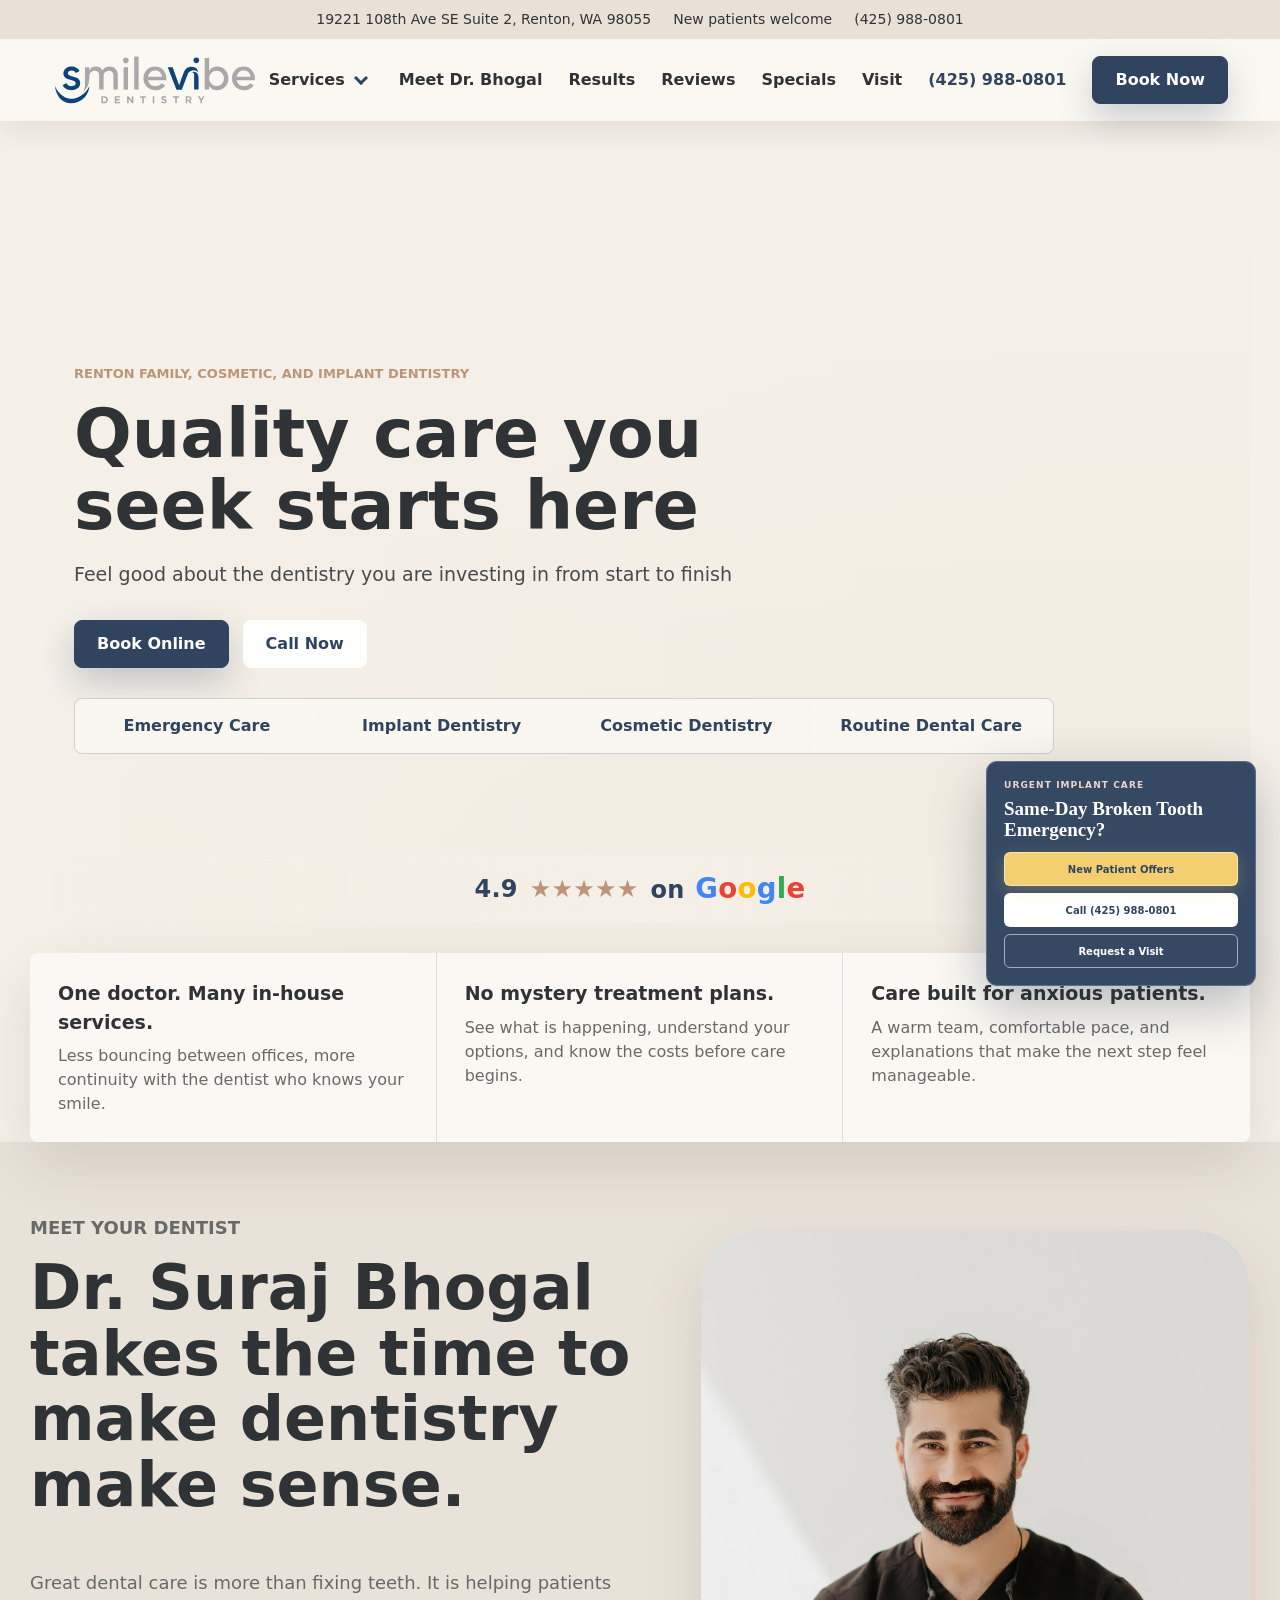
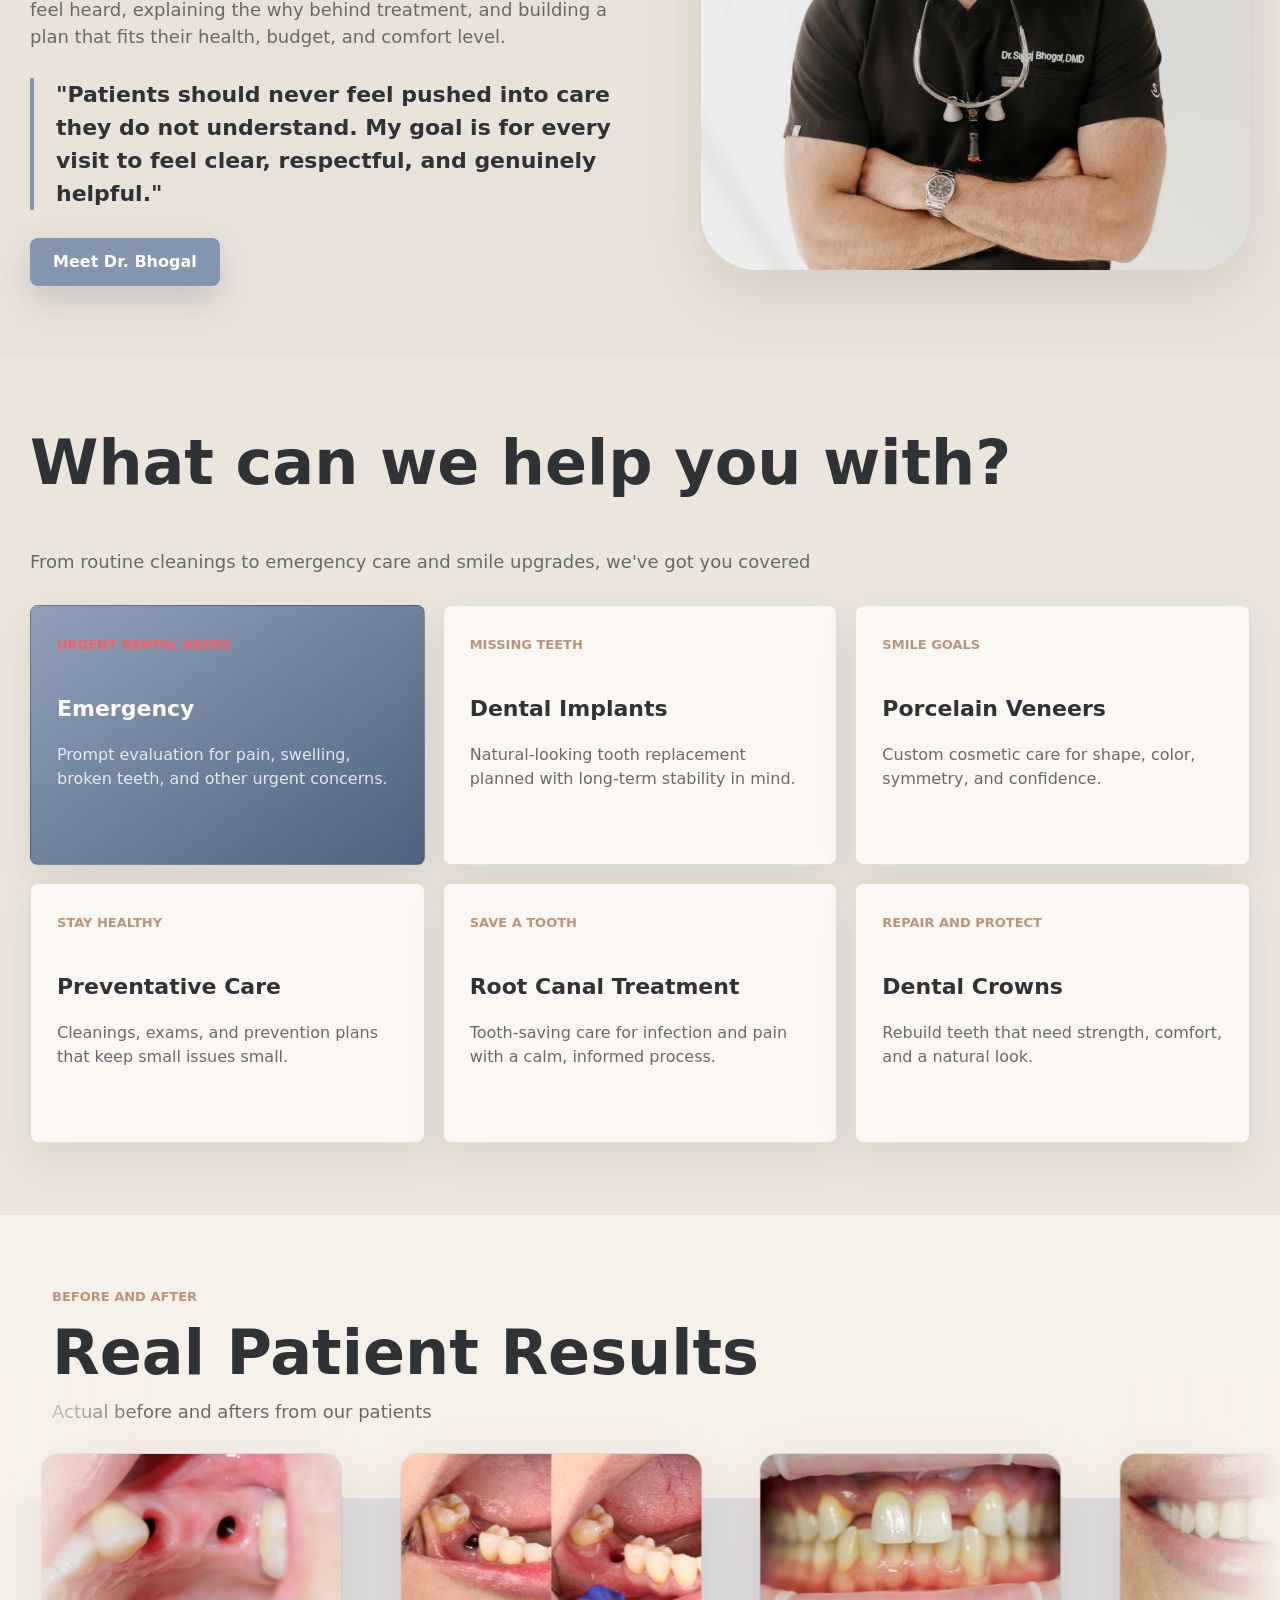
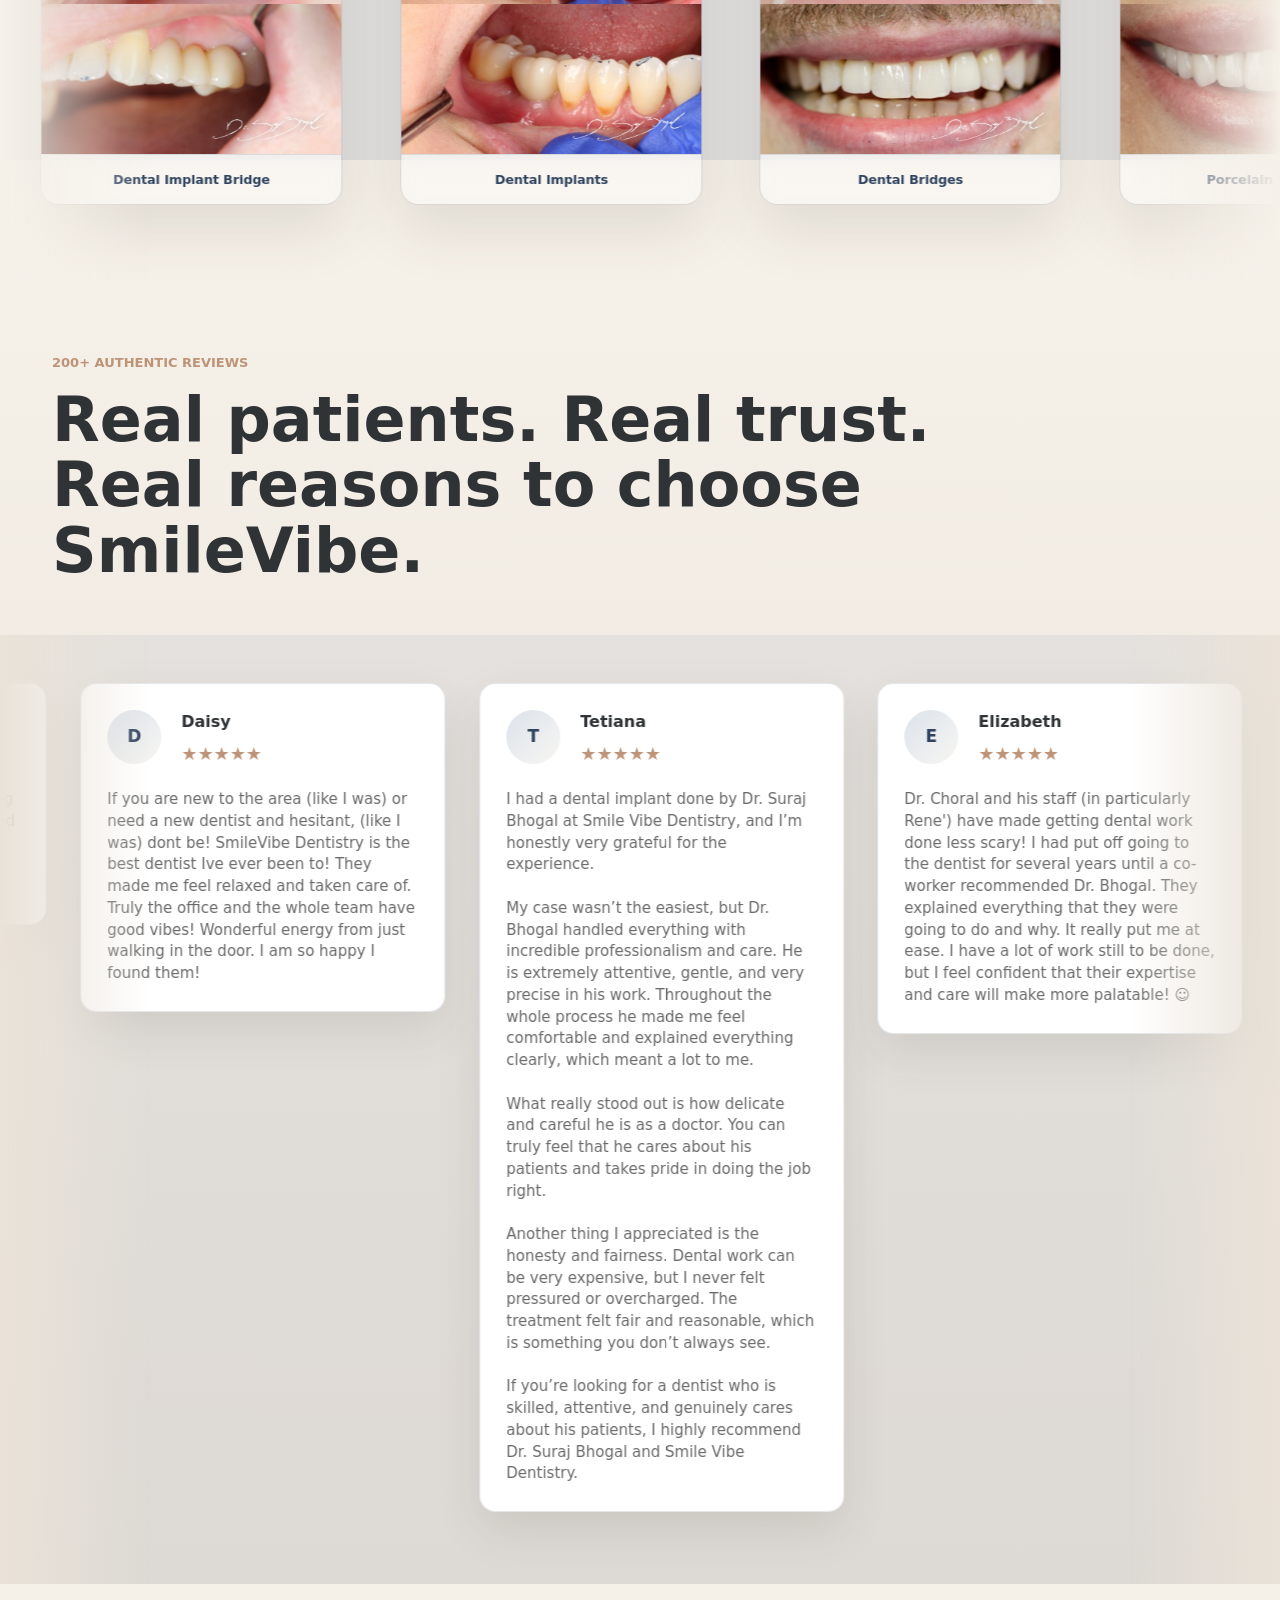
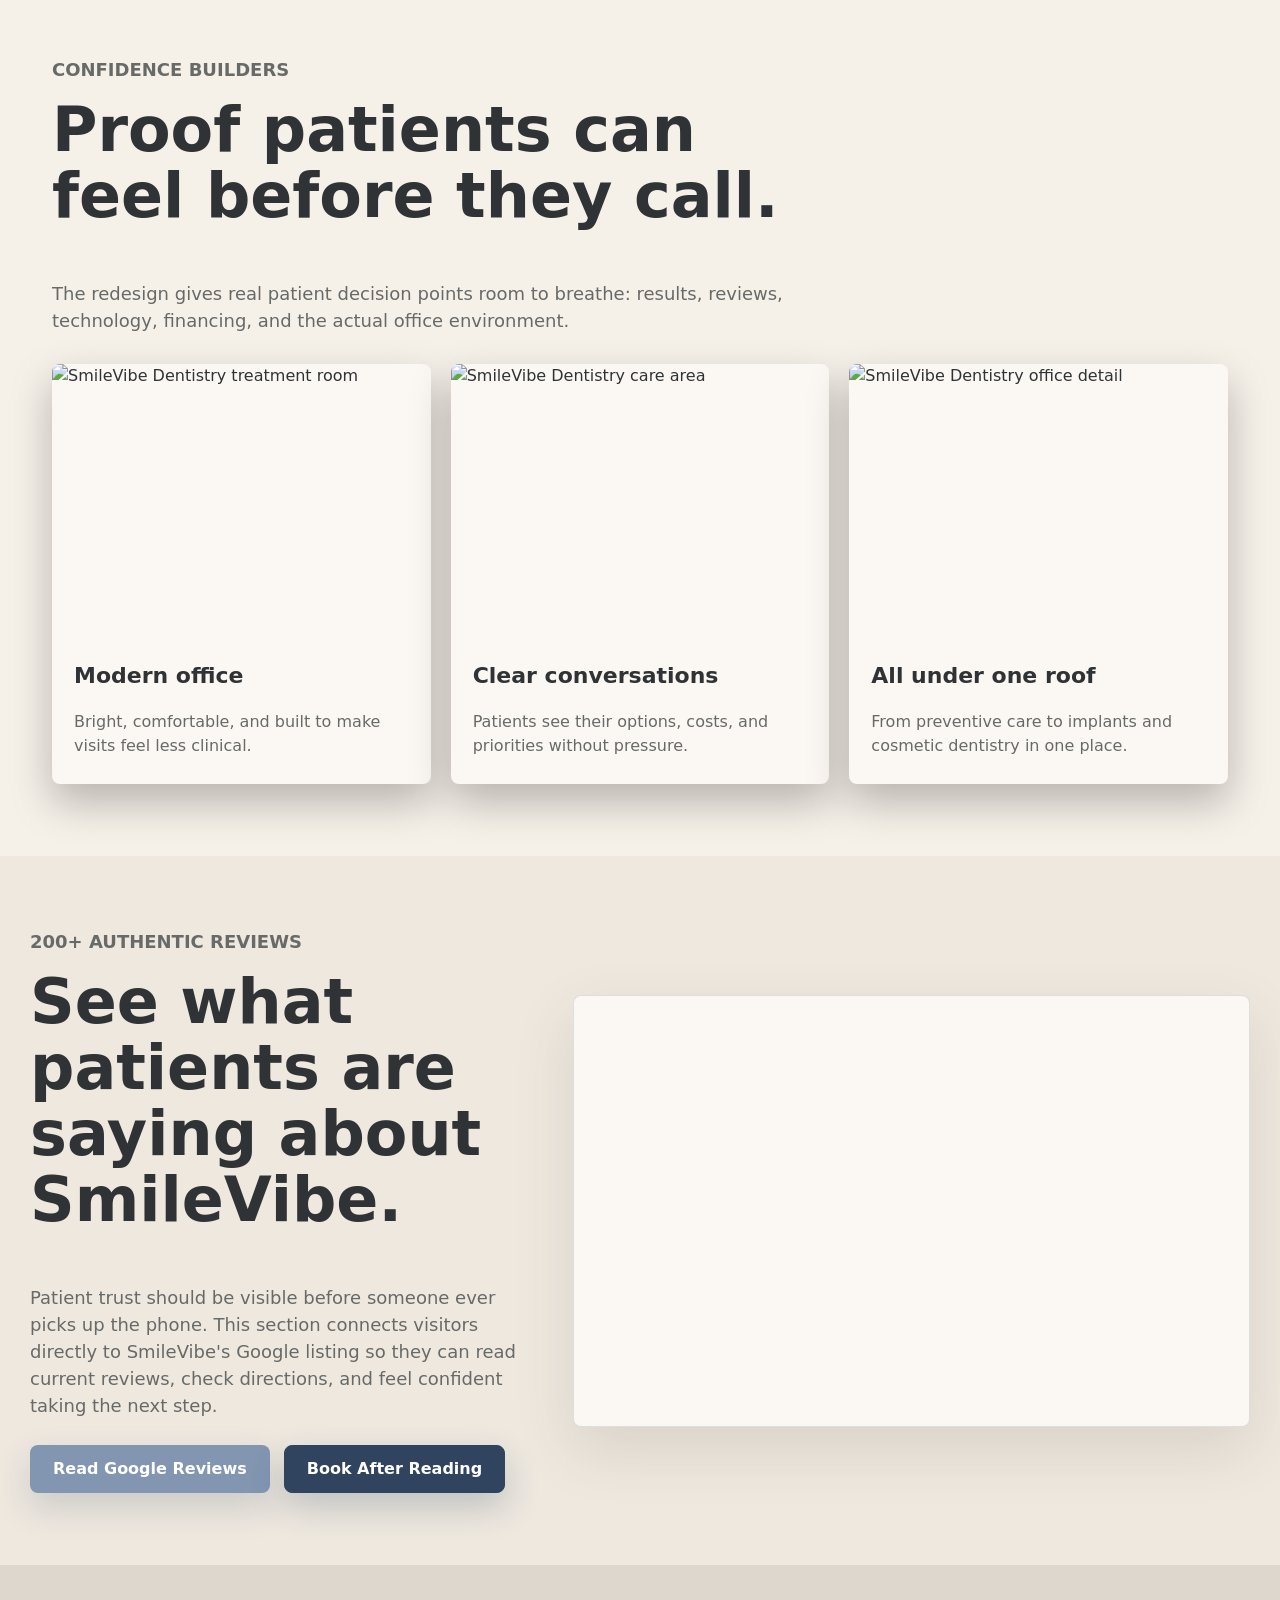
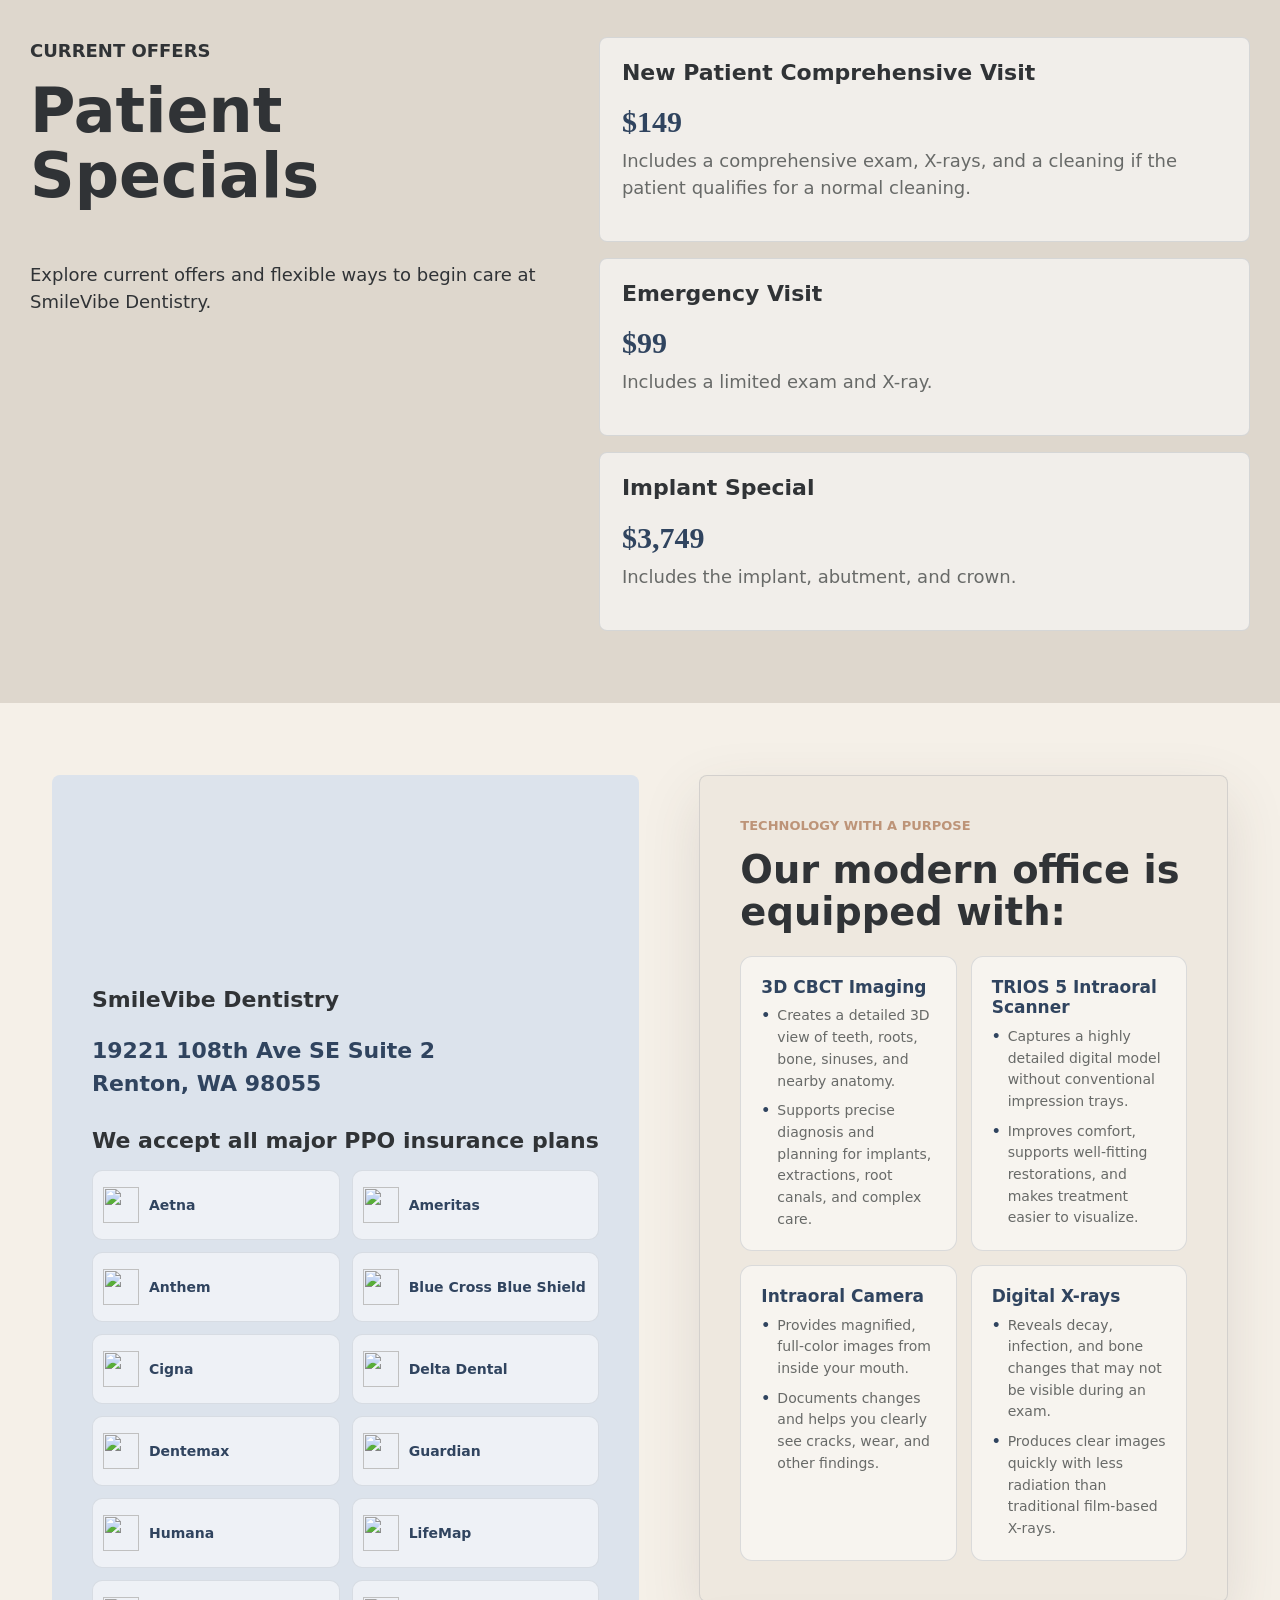
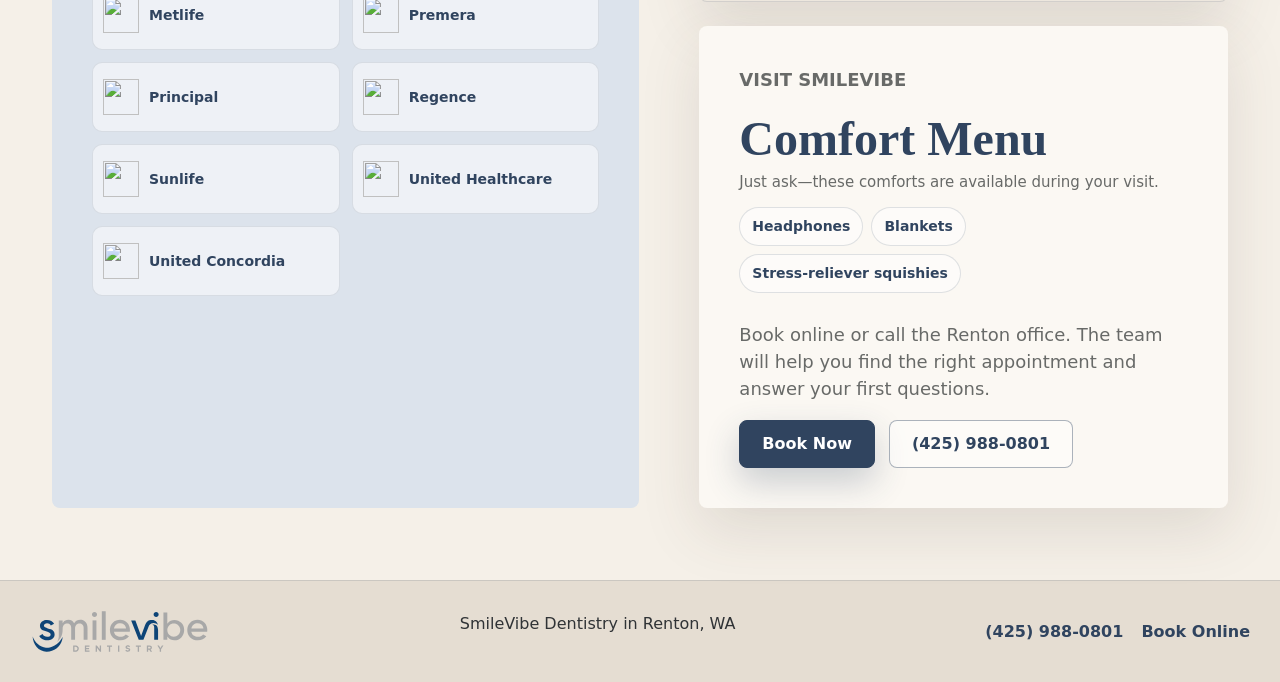
==== commit 2af1ba9a: "Link GitHub-hosted hero video" ====
--- a/index.html
+++ b/index.html
@@ -120,6 +120,7 @@
             preload="metadata"
             poster="https://dentist-renton.com/wp-content/uploads/2025/07/dentist-in-renton.webp">
             <source src="assets/video/smilevibe-hero.mp4" type="video/mp4">
+            <source src="https://github.com/smilevibecoder/smilevibe-website/releases/download/v1.0/smilevibe-hero.mp4" type="video/mp4">
           </video>
         </div>
         <div class="hero-overlay"></div>
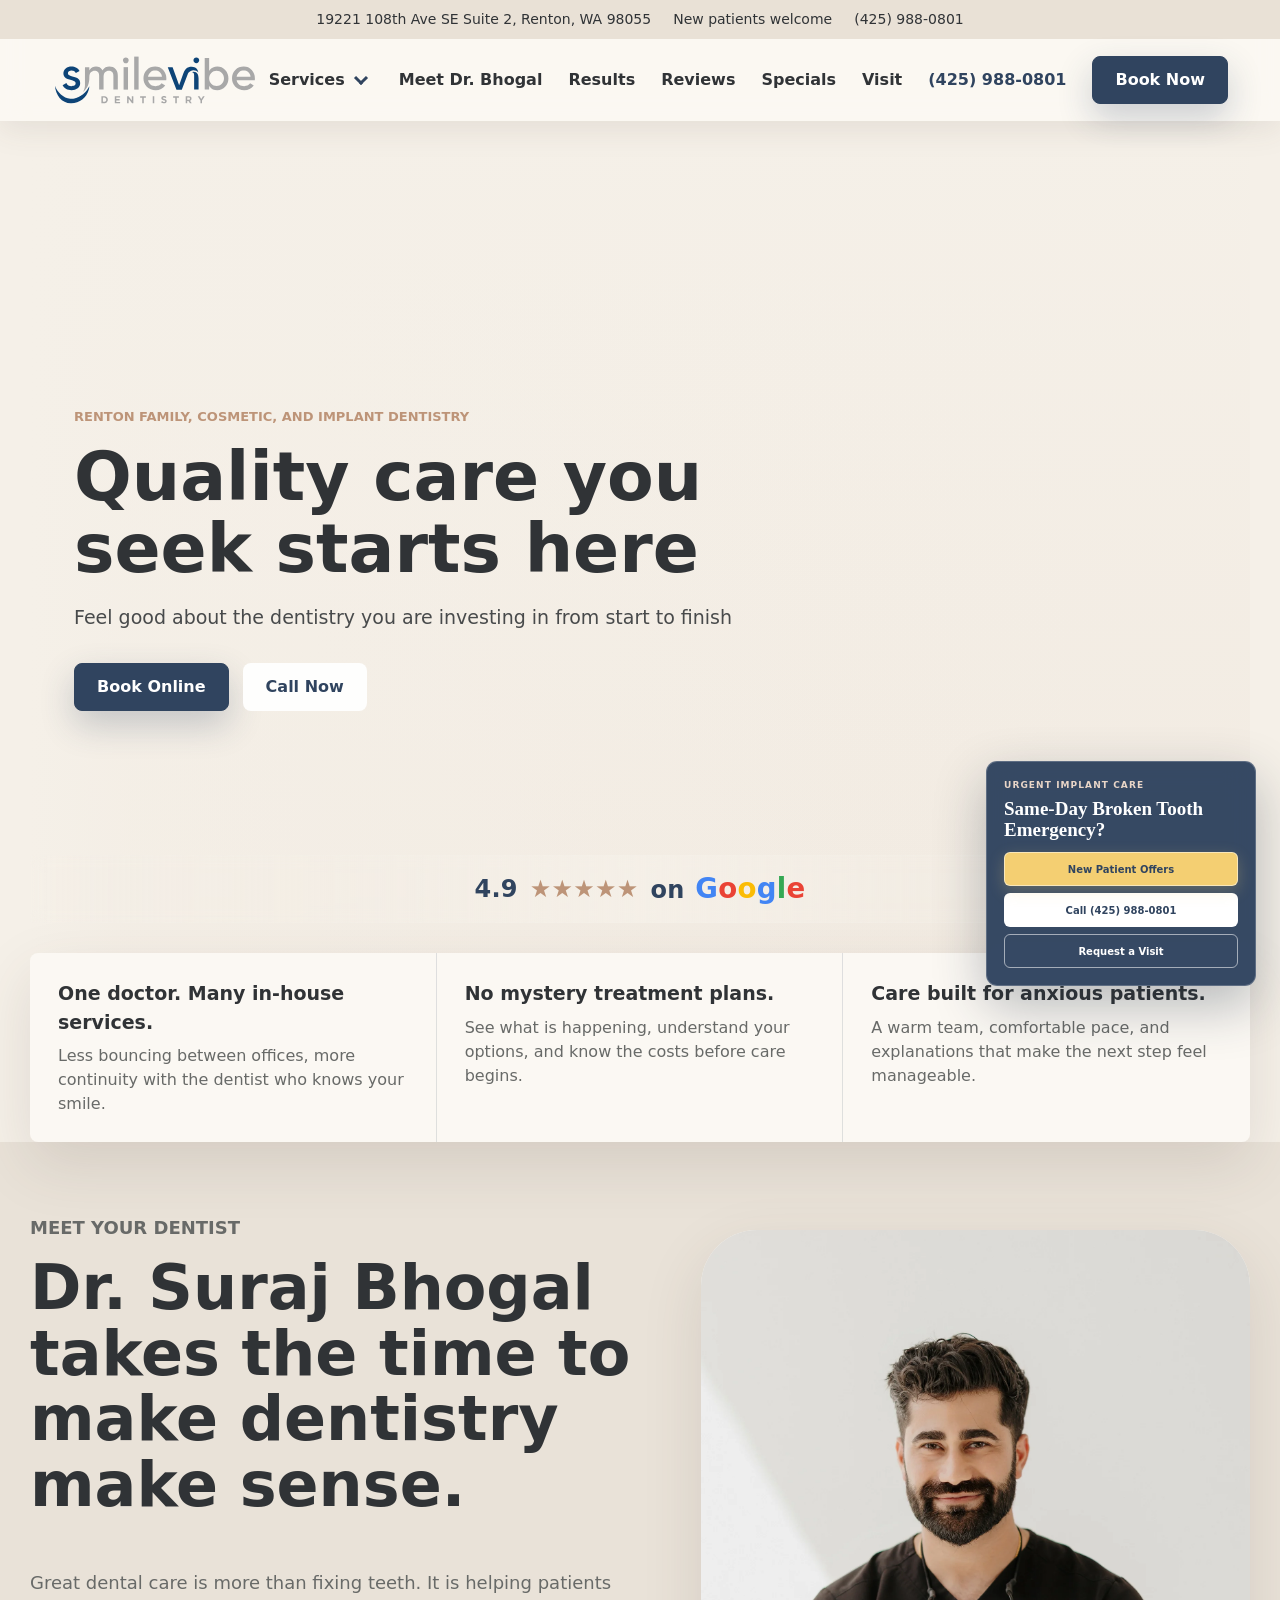
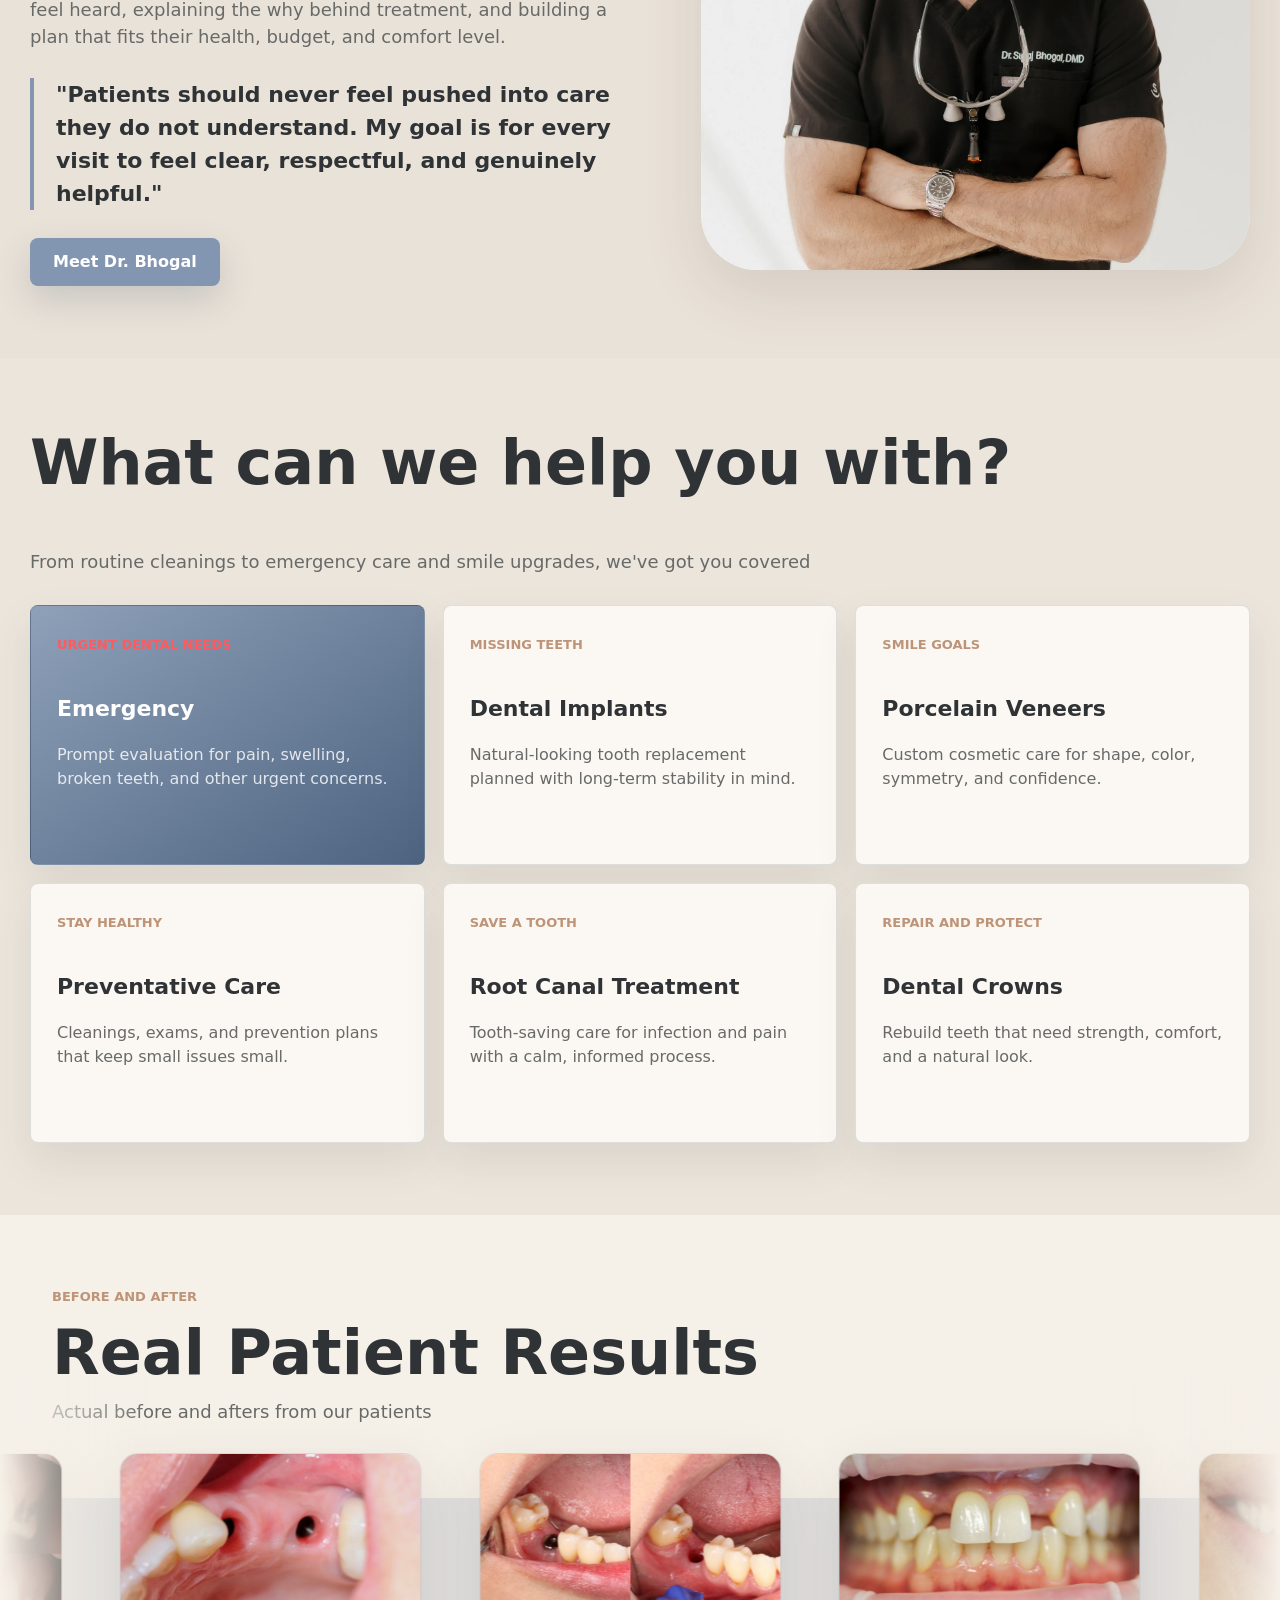
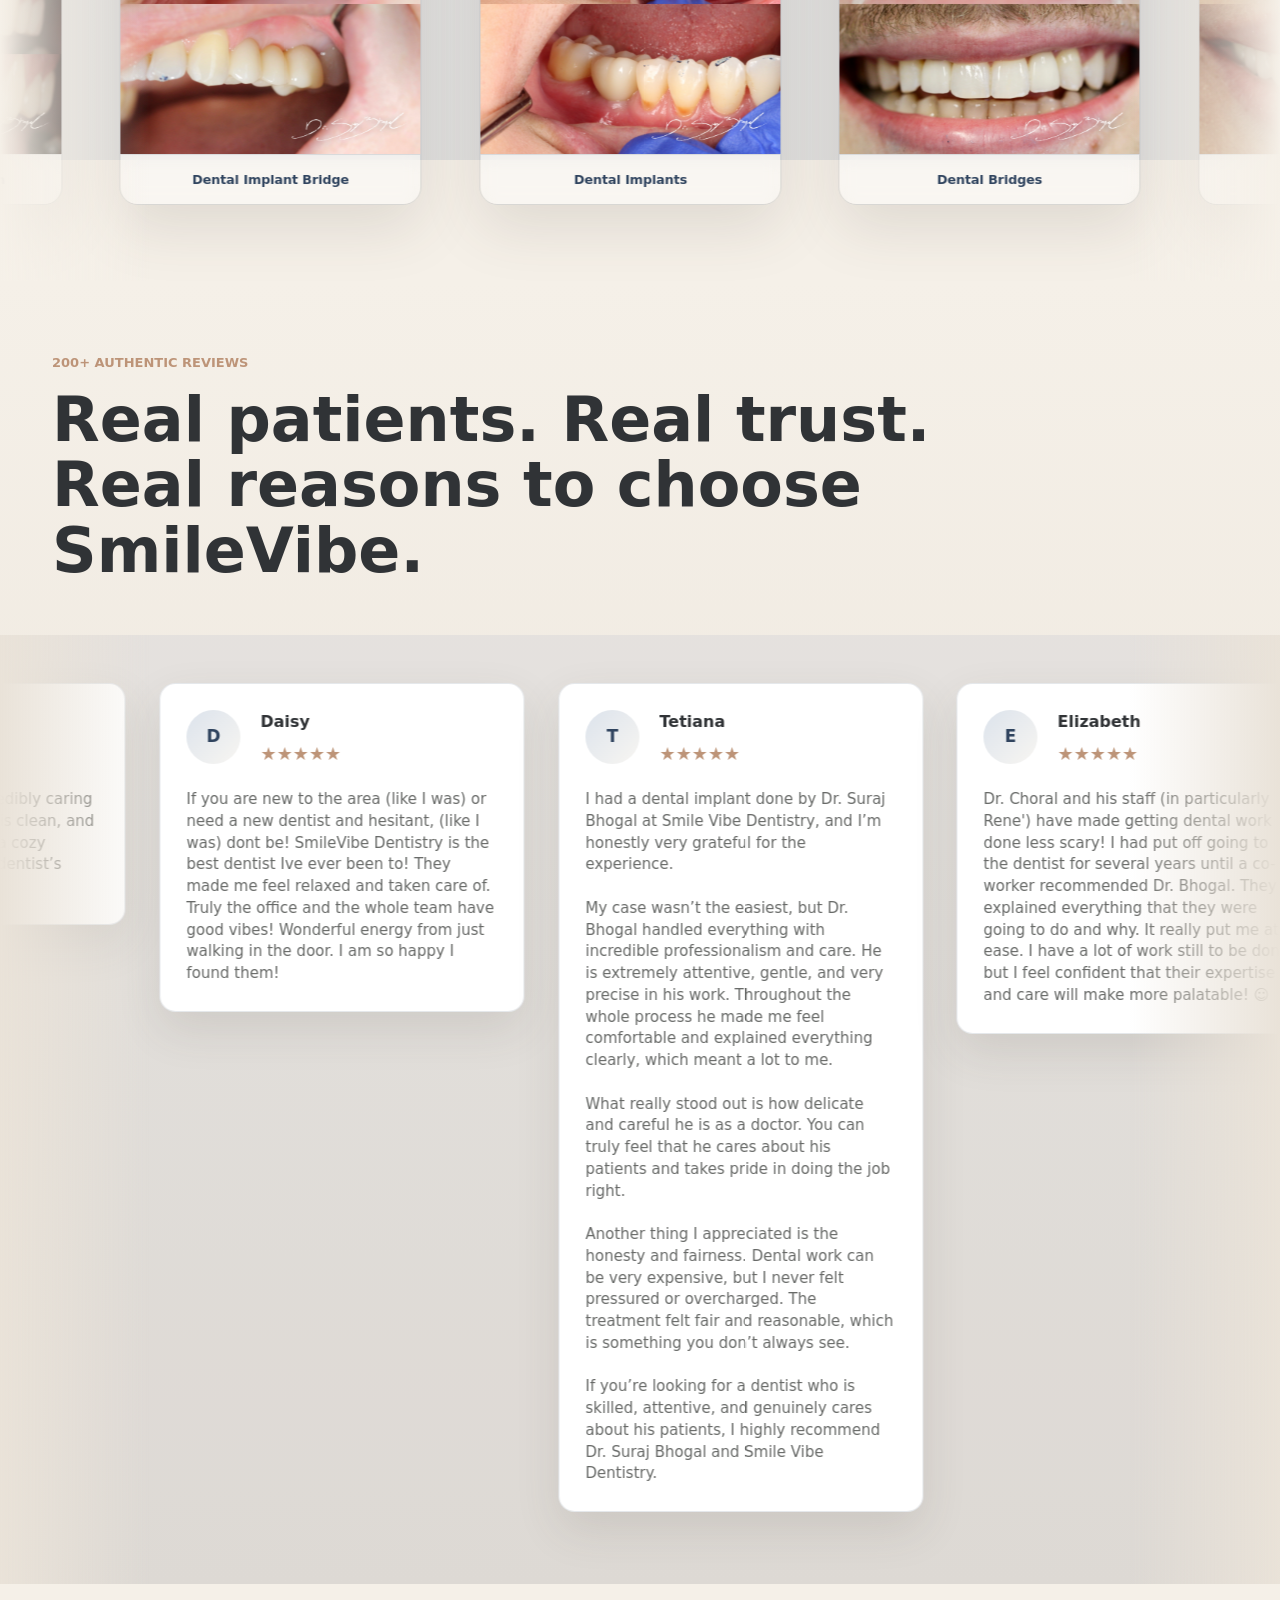
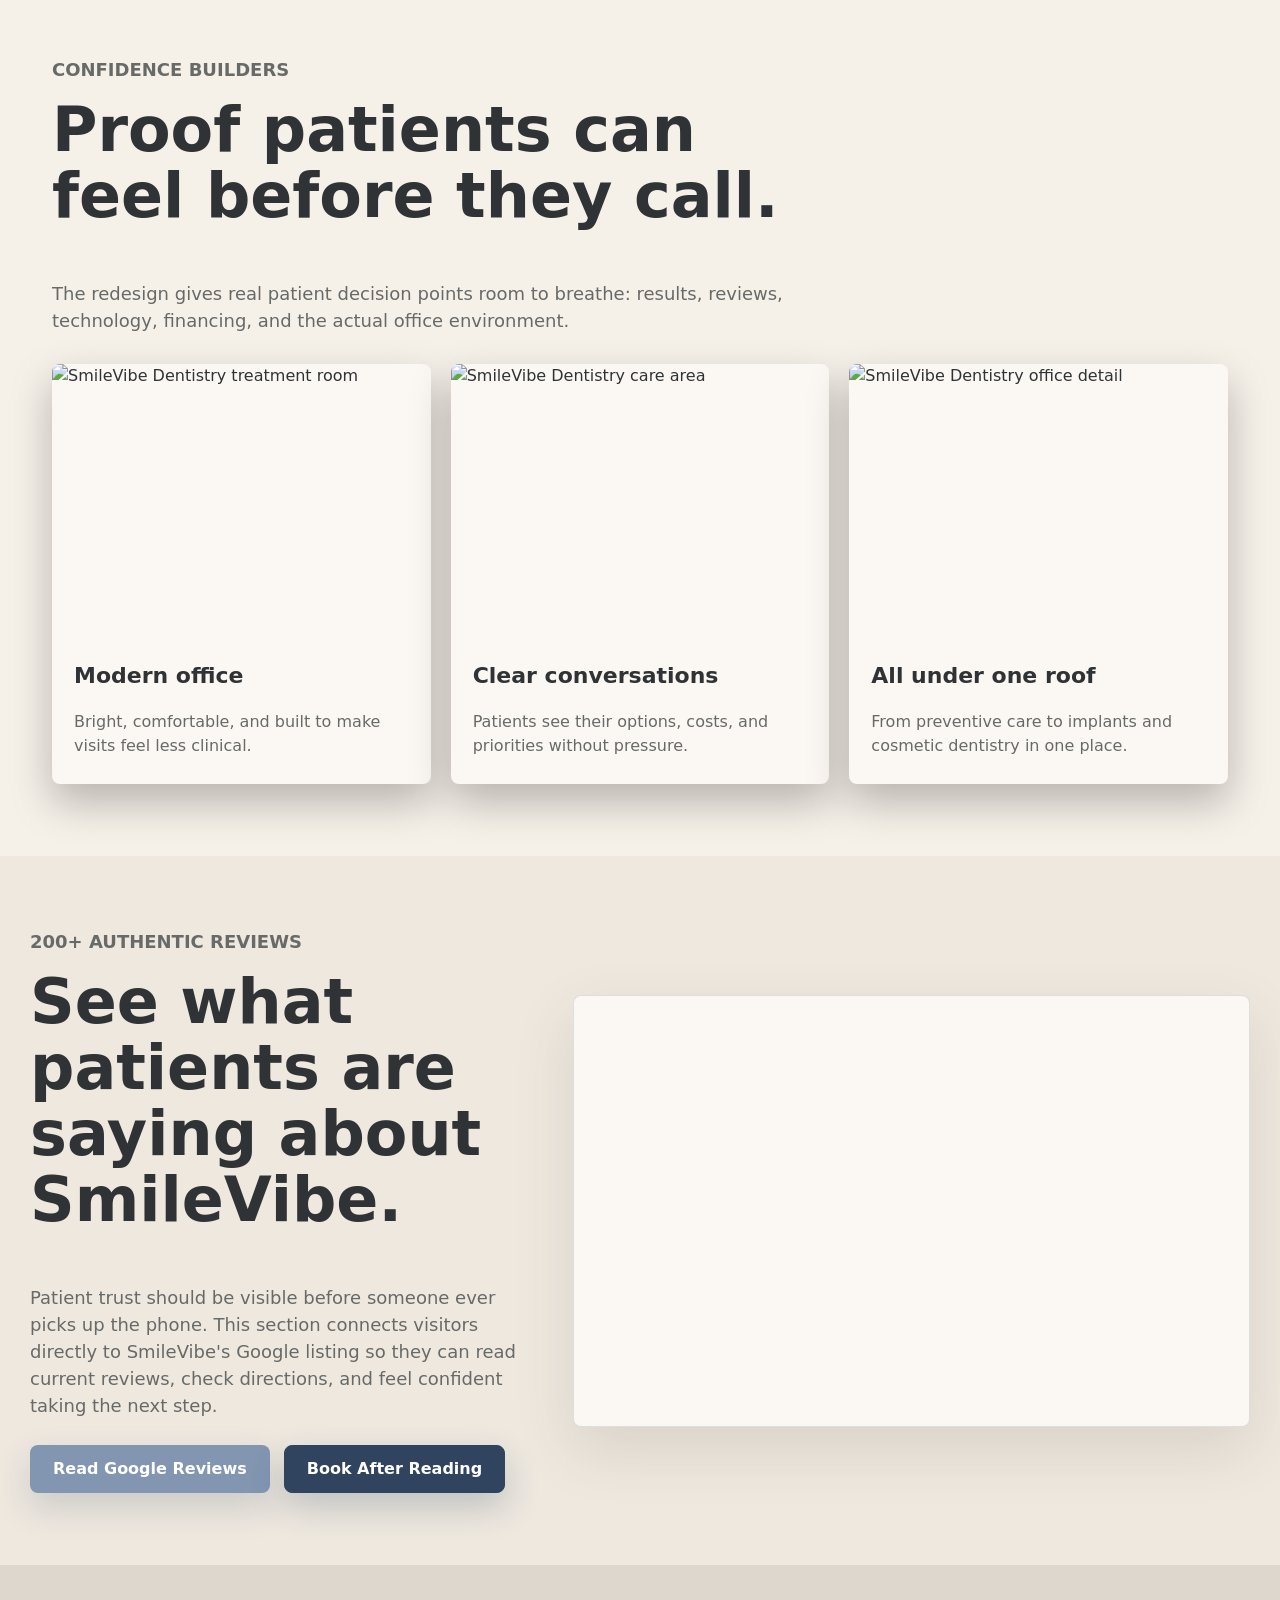
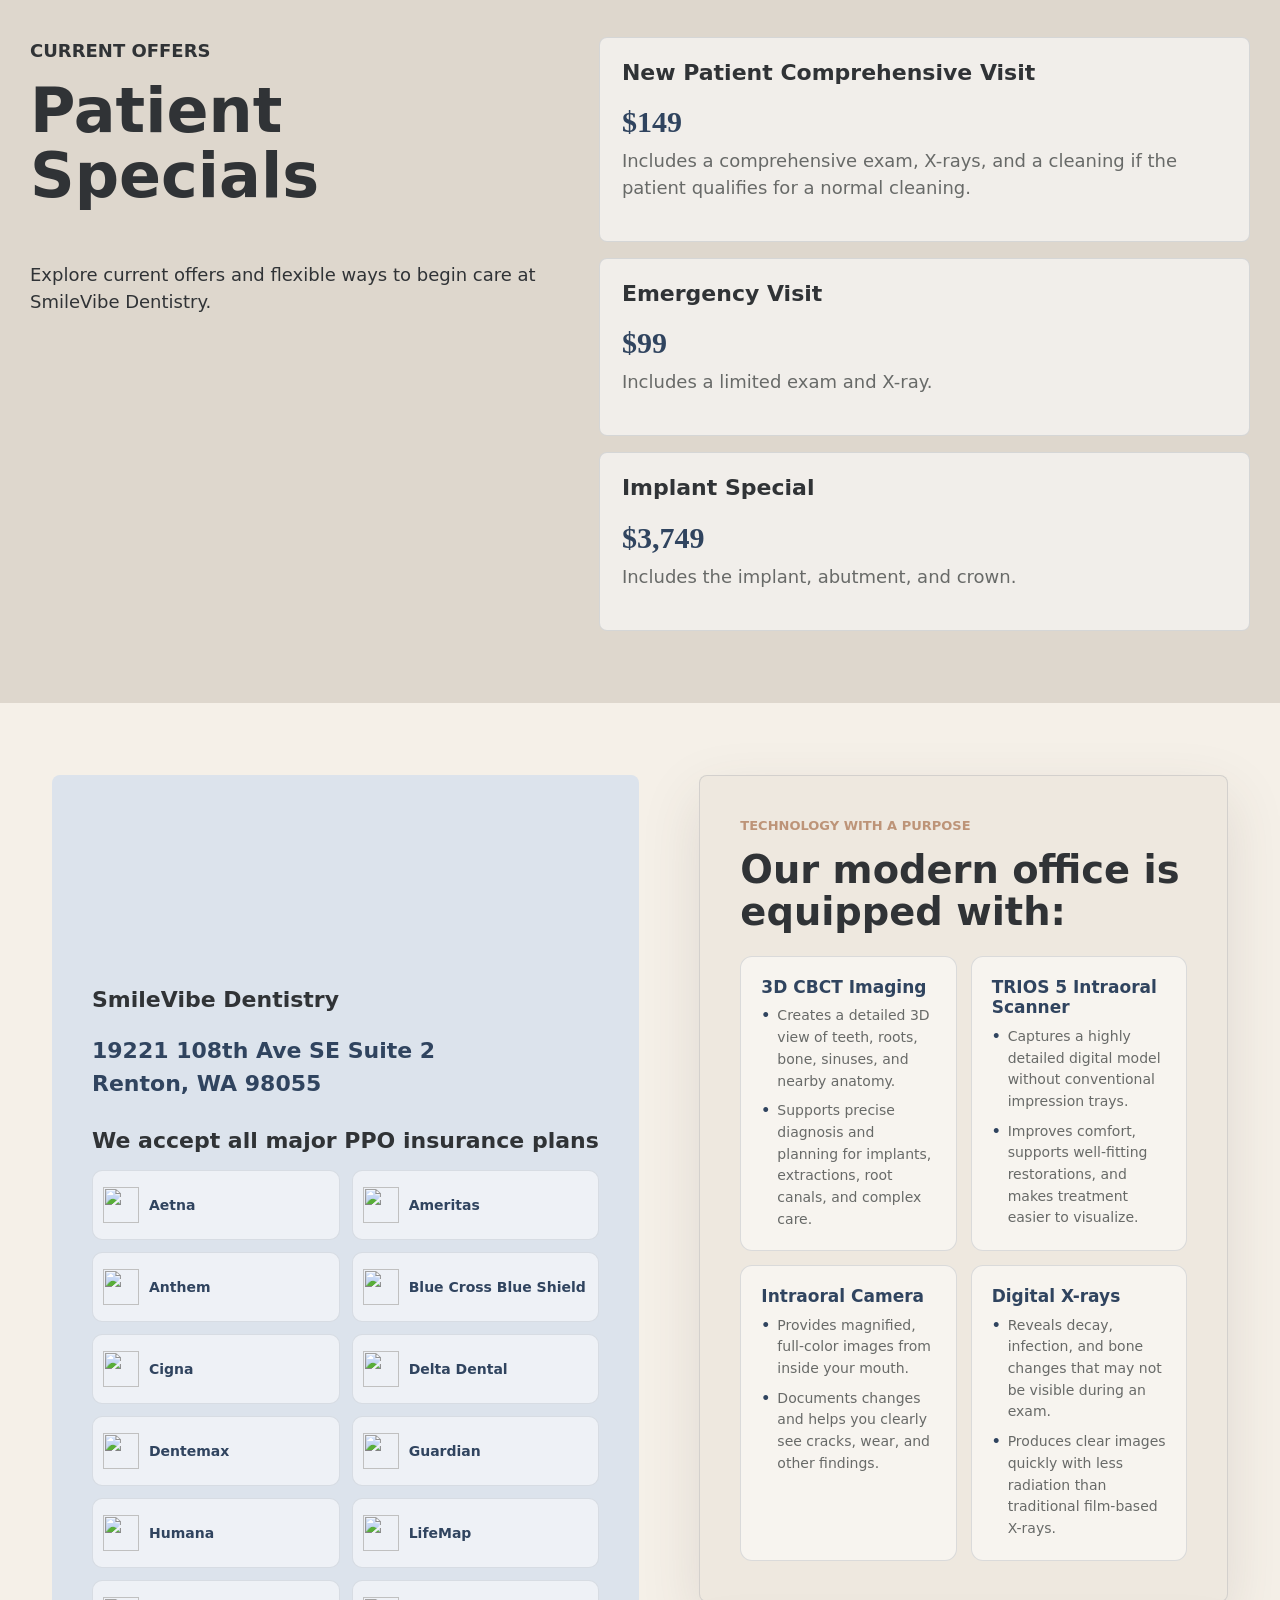
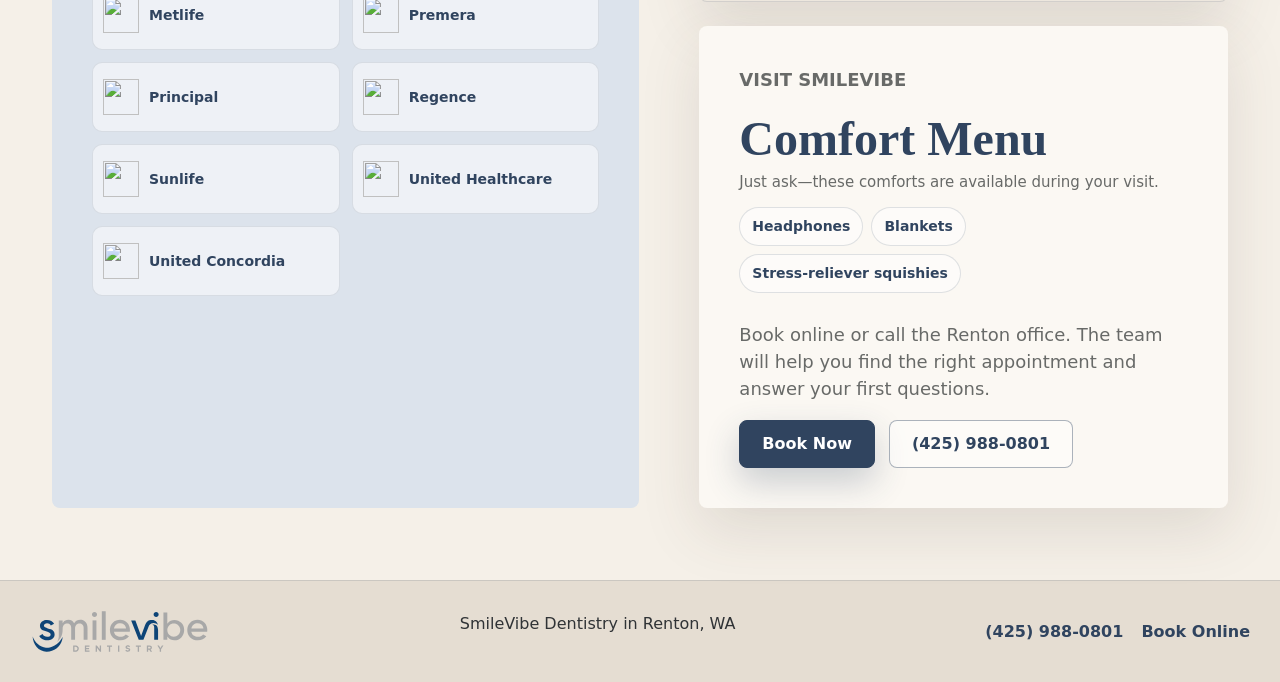
==== commit 4961f19b: "Remove homepage service category strip" ====
--- a/index.html
+++ b/index.html
@@ -132,12 +132,6 @@
             <a class="button button-primary" href="https://book2.getweave.com/fd40893f-7887-414e-9cbc-70cbc3812518/request-appointment">Book Online</a>
             <a class="button button-light" href="tel:+14259880801">Call Now</a>
           </div>
-          <div class="trust-strip" aria-label="Practice highlights">
-            <span>Emergency Care</span>
-            <span>Implant Dentistry</span>
-            <span>Cosmetic Dentistry</span>
-            <span>Routine Dental Care</span>
-          </div>
         </div>
         <div class="rating-banner" role="note" aria-label="4.9 Google rating">
           <span class="rating-score">4.9</span>
